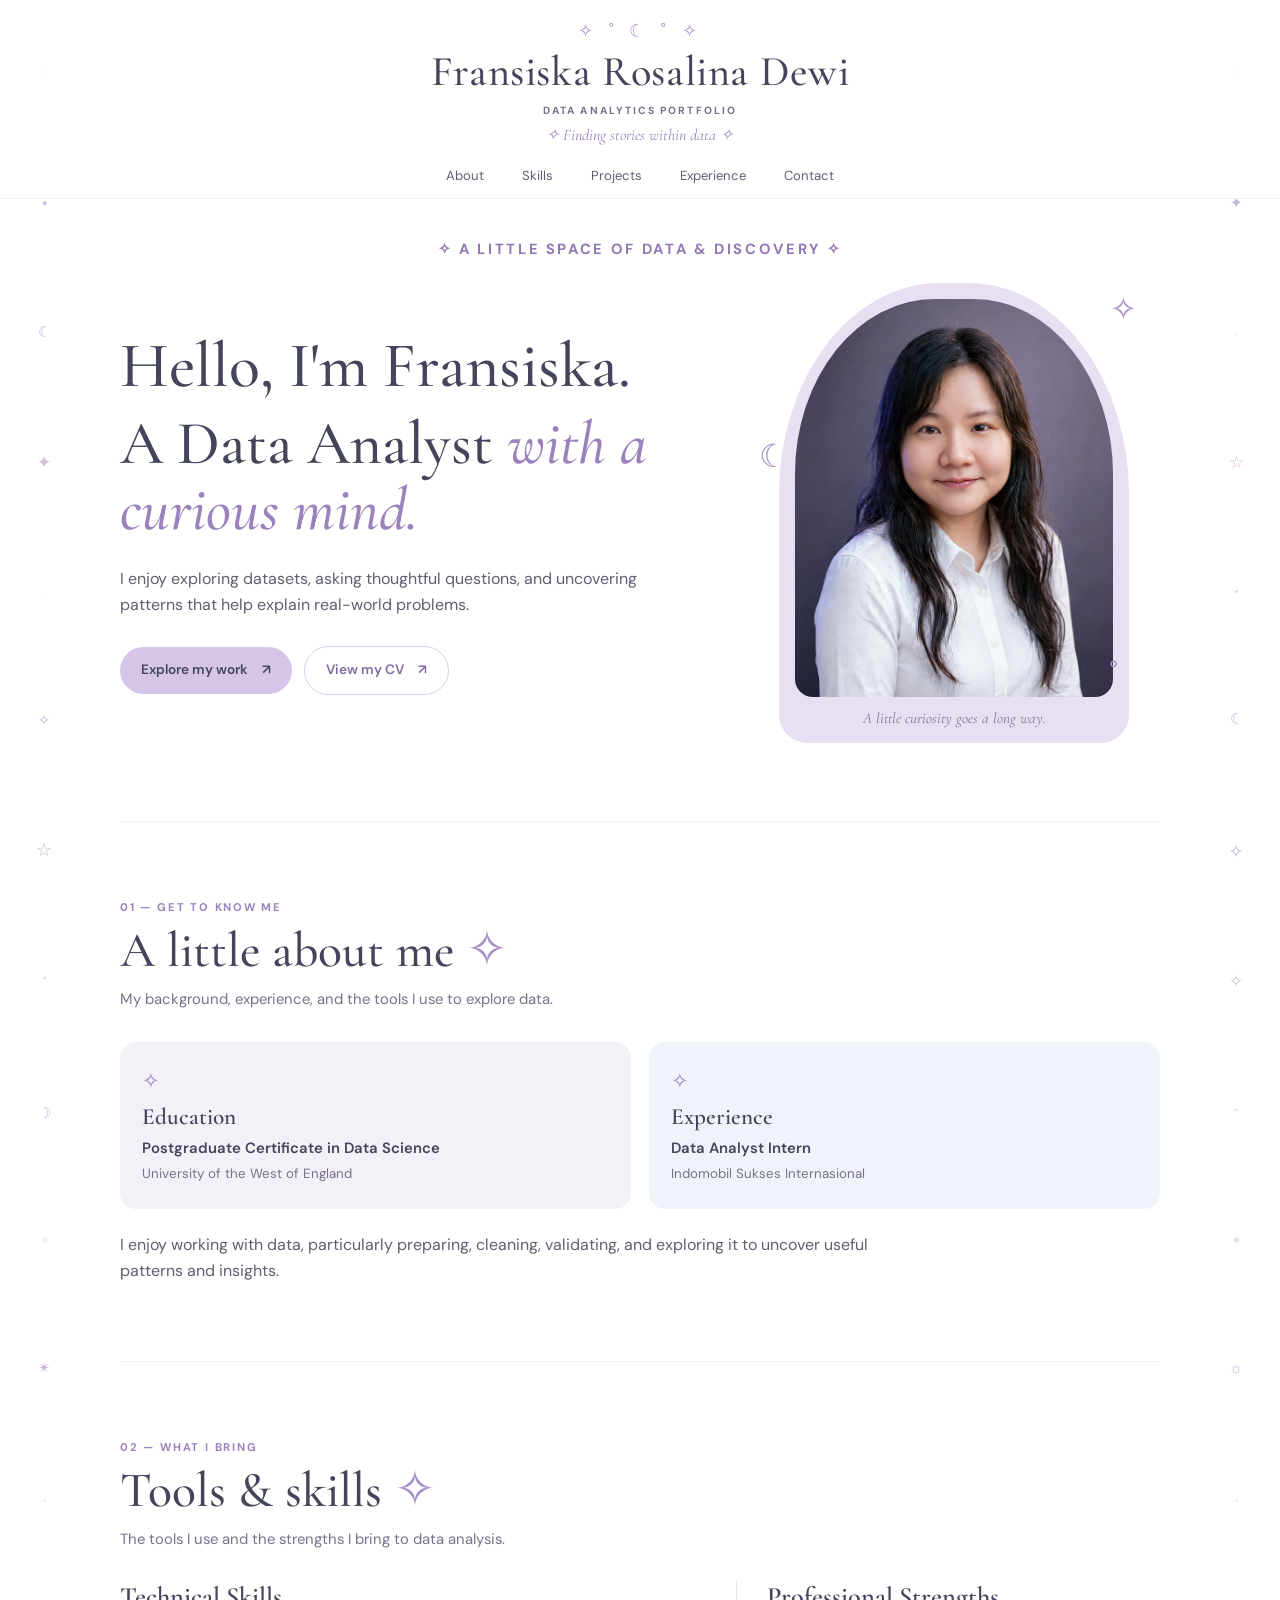
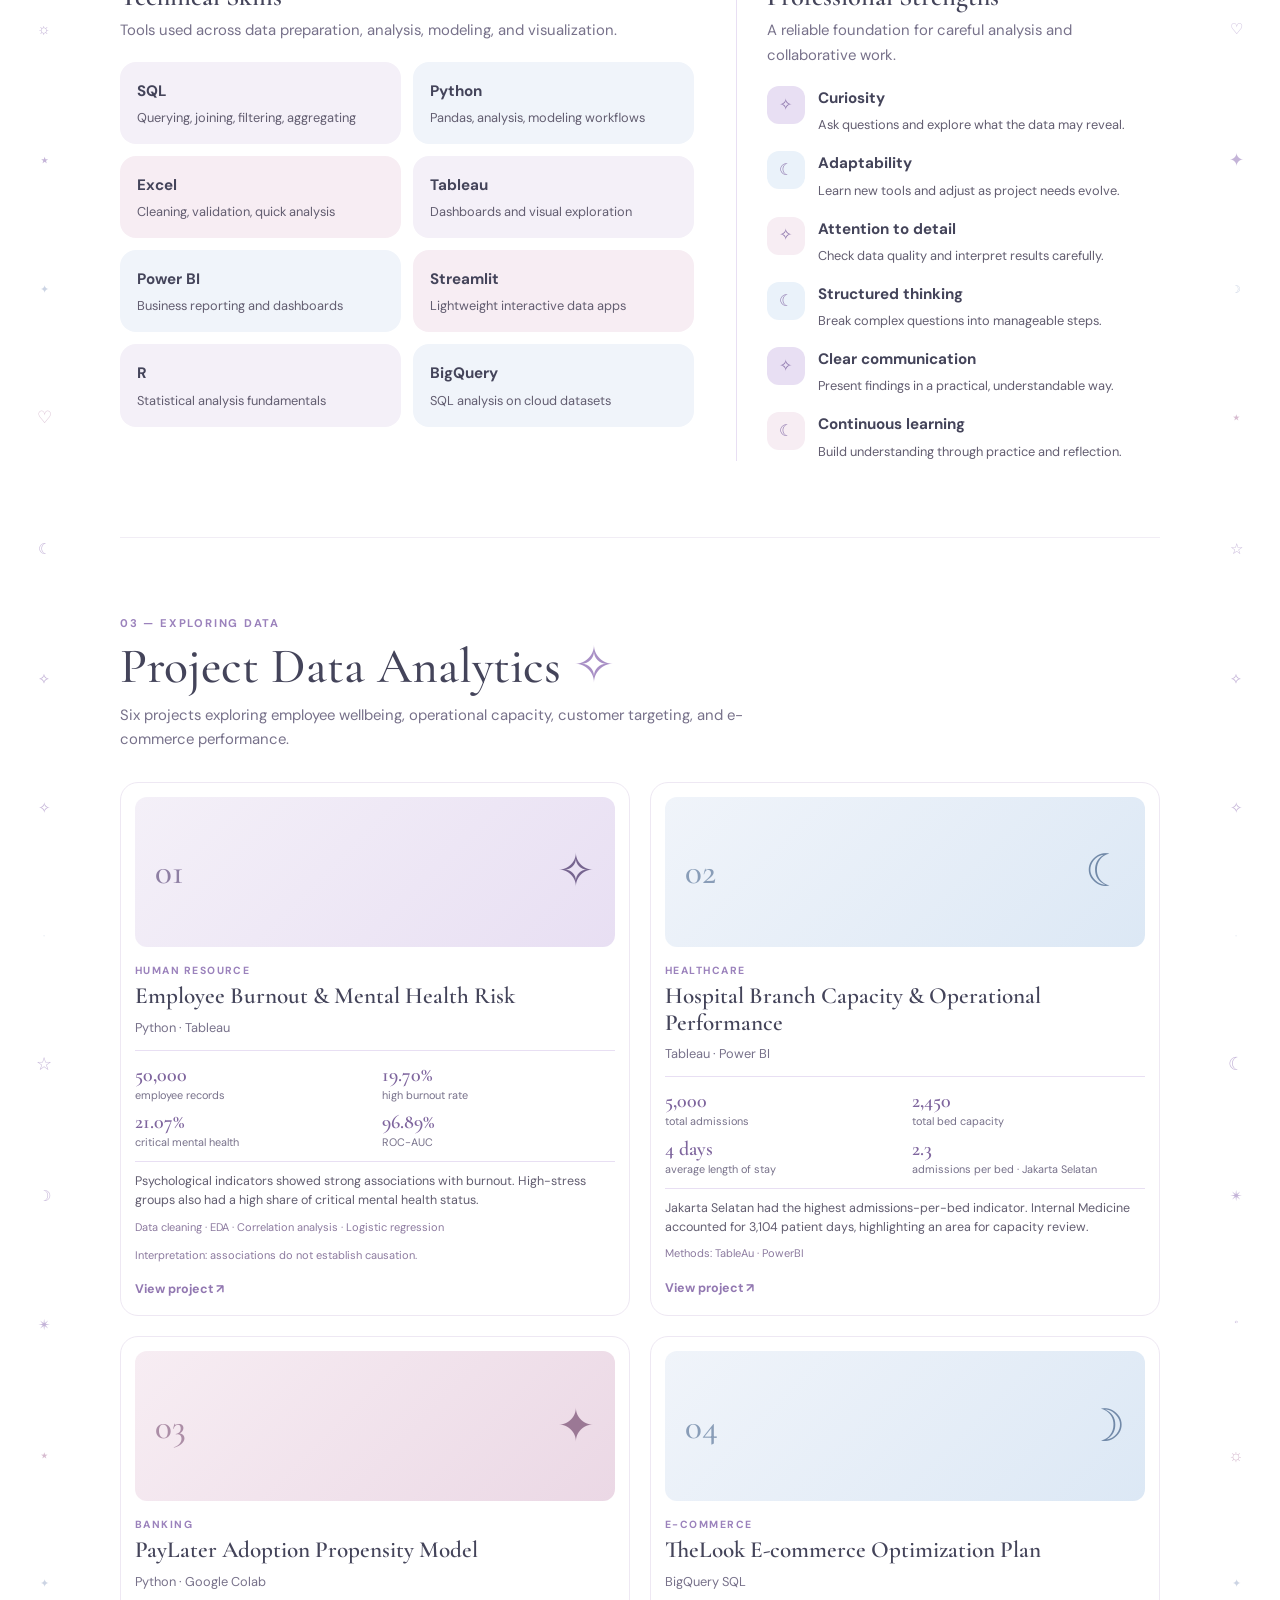
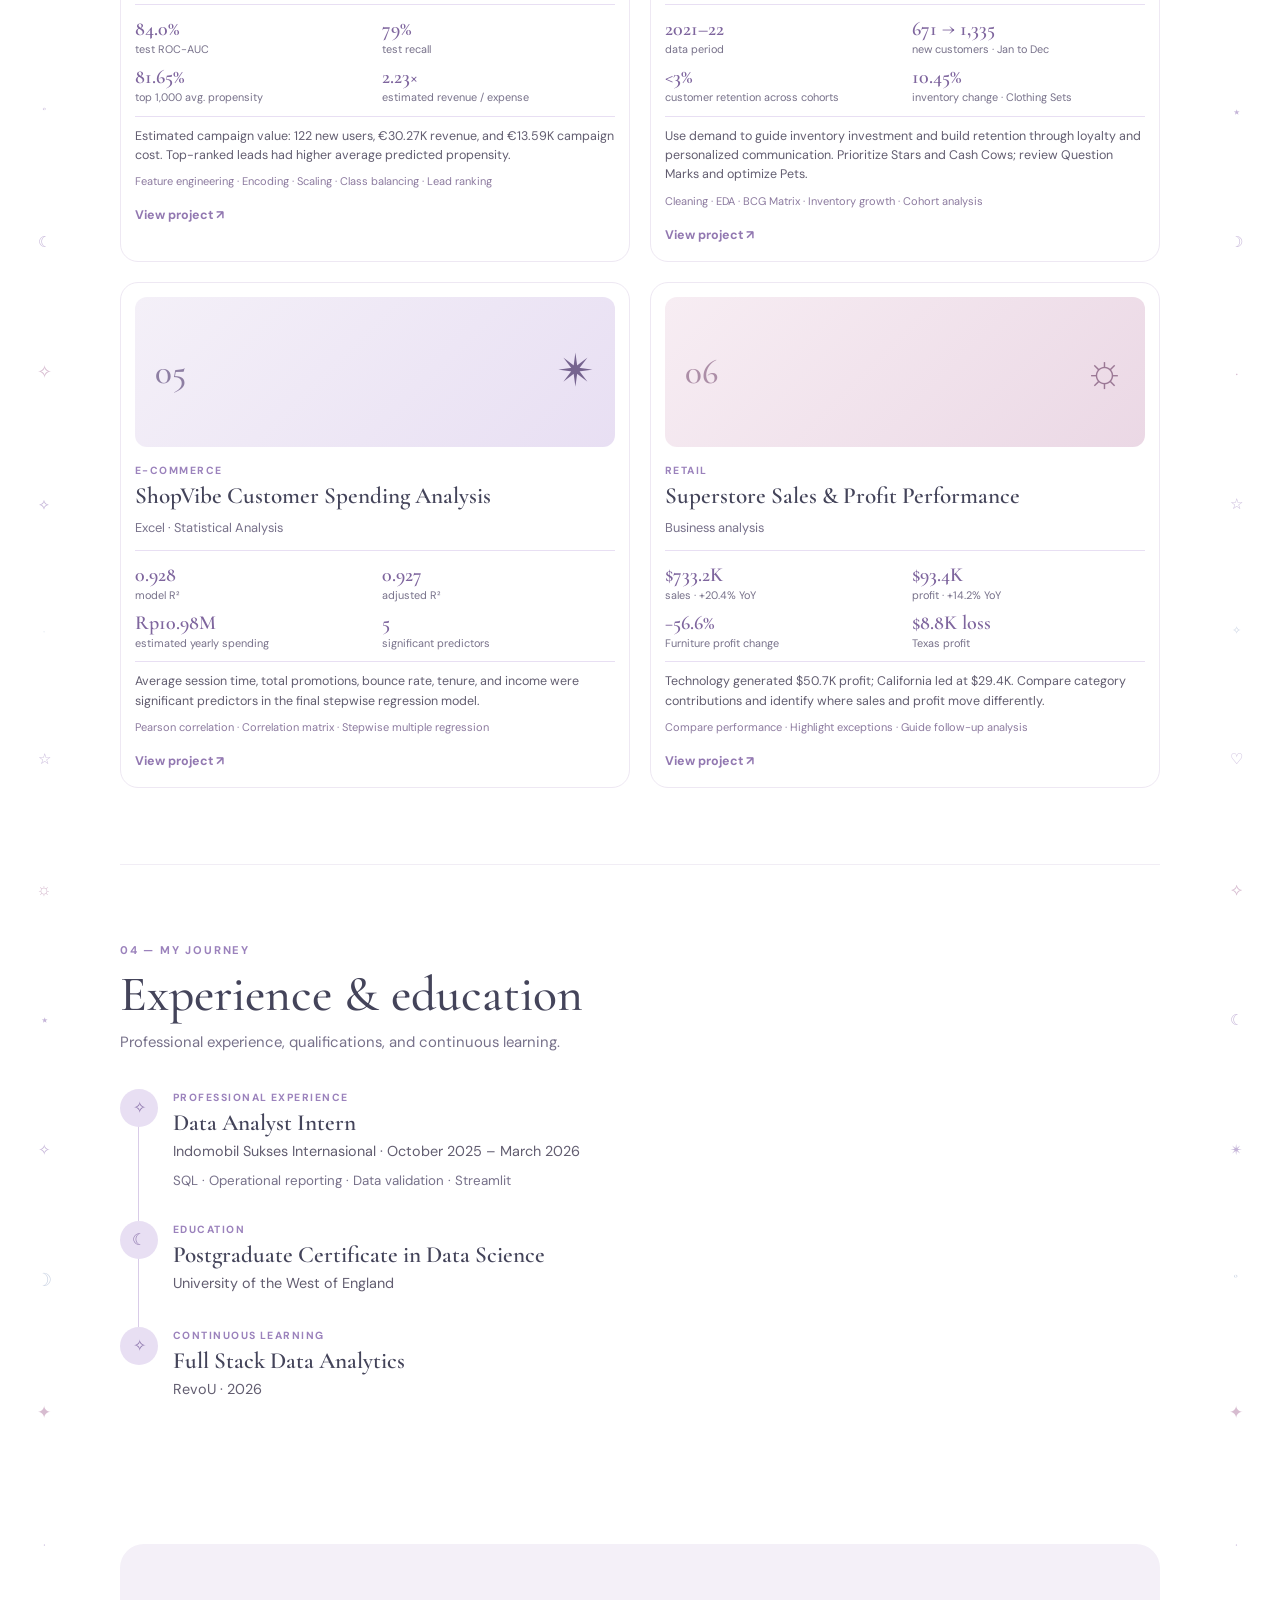
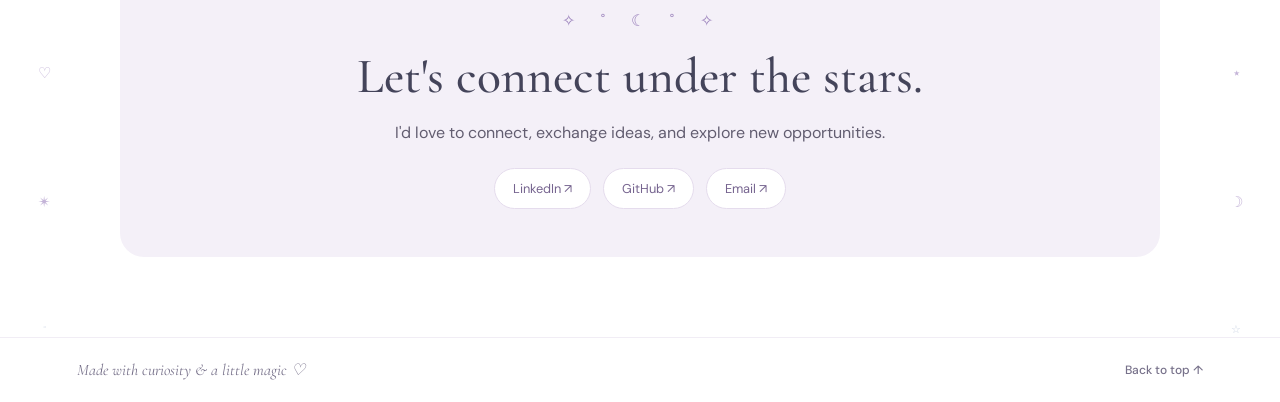
==== index.html @ 9d4a3bf1 "Add files via upload" ====
<!DOCTYPE html>
<html lang="en">
<head>
  <meta charset="UTF-8">
  <meta name="viewport" content="width=device-width, initial-scale=1.0">
  <meta name="description" content="Fransiska Rosalina Dewi — Data Analytics Portfolio. Finding stories within data.">
  <title>Fransiska Rosalina Dewi | Data Analytics Portfolio</title>
  <link rel="preconnect" href="https://fonts.googleapis.com">
  <link rel="preconnect" href="https://fonts.gstatic.com" crossorigin>
  <link href="https://fonts.googleapis.com/css2?family=Cormorant+Garamond:wght@400;500;600;700&family=DM+Sans:wght@400;500;600;700&display=swap" rel="stylesheet">
  <link rel="stylesheet" href="style.css">
</head>
<body>
  <div class="side-trail side-trail-left" aria-hidden="true"><span>✧</span><span>⋆</span><span>☾</span><span>✦</span><span>·</span><span>⟡</span><span>☆</span><span>˚</span><span>☽</span><span>✧</span><span>✴</span><span>·</span><span>☼</span><span>⋆</span><span>✦</span><span>♡</span><span>☾</span><span>⟡</span><span>✧</span><span>·</span><span>☆</span><span>☽</span><span>✴</span><span>⋆</span><span>✦</span><span>˚</span><span>☾</span><span>✧</span><span>⟡</span><span>·</span><span>☆</span><span>☼</span><span>⋆</span><span>✧</span><span>☽</span><span>✦</span><span>·</span><span>♡</span><span>✴</span><span>˚</span></div>
  <div class="side-trail side-trail-right" aria-hidden="true"><span>☽</span><span>✦</span><span>·</span><span>☆</span><span>⋆</span><span>☾</span><span>⟡</span><span>✧</span><span>˚</span><span>✴</span><span>☼</span><span>·</span><span>♡</span><span>✦</span><span>☽</span><span>⋆</span><span>☆</span><span>⟡</span><span>✧</span><span>·</span><span>☾</span><span>✴</span><span>˚</span><span>☼</span><span>✦</span><span>⋆</span><span>☽</span><span>·</span><span>☆</span><span>✧</span><span>♡</span><span>⟡</span><span>☾</span><span>✴</span><span>˚</span><span>✦</span><span>·</span><span>⋆</span><span>☽</span><span>☆</span></div>
  <header class="site-header" id="top">
    <a class="brand" href="#top" aria-label="Fransiska Rosalina Dewi home">
      <span class="brand-symbol">✧ ˚ ☾ ˚ ✧</span>
      <span class="brand-name">Fransiska Rosalina Dewi</span>
      <span class="brand-subtitle">DATA ANALYTICS PORTFOLIO</span>
      <span class="brand-tagline">✧ Finding stories within data ✧</span>
    </a>
    <button class="menu-toggle" aria-label="Toggle navigation" aria-expanded="false">☰</button>
    <nav class="main-nav" aria-label="Main navigation">
      <a href="#about">About</a>
      <a href="#skills">Skills</a>
      <a href="#projects">Projects</a>
      <a href="#journey">Experience</a>
      <a href="#contact">Contact</a>
    </nav>
  </header>

  <main>
    <section class="hero section-wrap">
      <p class="eyebrow hero-eyebrow">✧ A LITTLE SPACE OF DATA &amp; DISCOVERY ✧</p>
      <div class="hero-grid">
        <div class="hero-copy">
          <p class="hello">Hello, I'm Fransiska.</p>
          <h1>A Data Analyst <em>with a curious mind.</em></h1>
          <p class="hero-description">I enjoy exploring datasets, asking thoughtful questions, and uncovering patterns that help explain real-world problems.</p>
          <div class="hero-actions">
            <a class="button button-primary" href="#projects">Explore my work <span>↗</span></a>
            <a class="button button-secondary" href="https://docs.google.com/document/d/1hVwmiNqXvTtx0FnHpKbcZIvX6xAvWp5ye8XOAn9gxLU/edit?usp=sharing" target="_blank" rel="noopener">View my CV <span>↗</span></a>
          </div>
        </div>
        <div class="hero-photo-wrap">
          <div class="photo-frame">
            <img src="assets/images/profile.webp" alt="Replace this placeholder with your profile photo">
          </div>
          <span class="orbit orbit-one">✧</span>
          <span class="orbit orbit-two">☾</span>
          <span class="orbit orbit-three">˚</span>
          <p class="photo-caption">A little curiosity goes a long way.</p>
        </div>
      </div>
    </section>

    <section class="section-wrap section-block" id="about">
      <div class="section-heading">
        <p class="eyebrow">01 — GET TO KNOW ME</p>
        <h2>A little about me <span>✧</span></h2>
        <p>My background, experience, and the tools I use to explore data.</p>
      </div>
      <div class="about-grid">
        <article class="info-card lavender-card">
          <span class="card-icon">✧</span>
          <h3>Education</h3>
          <p>Postgraduate Certificate in Data Science</p>
          <small>University of the West of England</small>
        </article>
        <article class="info-card blue-card">
          <span class="card-icon">✧</span>
          <h3>Experience</h3>
          <p>Data Analyst Intern</p>
          <small>Indomobil Sukses Internasional</small>
        </article>
      </div>
      <p class="about-note">I enjoy working with data, particularly preparing, cleaning, validating, and exploring it to uncover useful patterns and insights.</p>
    </section>

    <section class="section-wrap section-block" id="skills">
      <div class="section-heading">
        <p class="eyebrow">02 — WHAT I BRING</p>
        <h2>Tools &amp; skills <span>✧</span></h2>
        <p>The tools I use and the strengths I bring to data analysis.</p>
      </div>
      <div class="skills-layout">
        <div>
          <h3 class="subheading">Technical Skills</h3>
          <p class="section-intro">Tools used across data preparation, analysis, modeling, and visualization.</p>
          <div class="technical-grid">
            <article class="skill-card lavender-card"><h4>SQL</h4><p>Querying, joining, filtering, aggregating</p></article>
            <article class="skill-card blue-card"><h4>Python</h4><p>Pandas, analysis, modeling workflows</p></article>
            <article class="skill-card pink-card"><h4>Excel</h4><p>Cleaning, validation, quick analysis</p></article>
            <article class="skill-card lavender-card"><h4>Tableau</h4><p>Dashboards and visual exploration</p></article>
            <article class="skill-card blue-card"><h4>Power BI</h4><p>Business reporting and dashboards</p></article>
            <article class="skill-card pink-card"><h4>Streamlit</h4><p>Lightweight interactive data apps</p></article>
            <article class="skill-card lavender-card"><h4>R</h4><p>Statistical analysis fundamentals</p></article>
            <article class="skill-card blue-card"><h4>BigQuery</h4><p>SQL analysis on cloud datasets</p></article>
          </div>
        </div>
        <div class="strengths-panel">
          <h3 class="subheading">Professional Strengths</h3>
          <p class="section-intro">A reliable foundation for careful analysis and collaborative work.</p>
          <div class="strength-list">
            <article><span>✧</span><div><h4>Curiosity</h4><p>Ask questions and explore what the data may reveal.</p></div></article>
            <article><span>☾</span><div><h4>Adaptability</h4><p>Learn new tools and adjust as project needs evolve.</p></div></article>
            <article><span>✧</span><div><h4>Attention to detail</h4><p>Check data quality and interpret results carefully.</p></div></article>
            <article><span>☾</span><div><h4>Structured thinking</h4><p>Break complex questions into manageable steps.</p></div></article>
            <article><span>✧</span><div><h4>Clear communication</h4><p>Present findings in a practical, understandable way.</p></div></article>
            <article><span>☾</span><div><h4>Continuous learning</h4><p>Build understanding through practice and reflection.</p></div></article>
          </div>
        </div>
      </div>
    </section>

    <section class="section-wrap section-block" id="projects">
      <div class="section-heading">
        <p class="eyebrow">03 — EXPLORING DATA</p>
        <h2>Project Data Analytics <span>✧</span></h2>
        <p>Six projects exploring employee wellbeing, operational capacity, customer targeting, and e-commerce performance.</p>
      </div>
      <div class="project-grid">
        <a class="project-card" href="projects/employee-burnout.html" target="_blank" rel="noopener">
          <div class="project-art art-lavender"><span>01</span><b>✧</b></div>
          <p class="project-category">HUMAN RESOURCE</p><h3>Employee Burnout &amp; Mental Health Risk</h3><p class="project-tools">Python · Tableau</p>
          <div class="project-metrics"><div><strong>50,000</strong><small>employee records</small></div><div><strong>19.70%</strong><small>high burnout rate</small></div><div><strong>21.07%</strong><small>critical mental health</small></div><div><strong>96.89%</strong><small>ROC-AUC</small></div></div>
          <p class="project-summary">Psychological indicators showed strong associations with burnout. High-stress groups also had a high share of critical mental health status.</p>
          <p class="project-methods">Data cleaning · EDA · Correlation analysis · Logistic regression</p><p class="project-methods">Interpretation: associations do not establish causation.</p><span class="project-link">View project ↗</span>
        </a>
        <a class="project-card" href="projects/hospital-capacity.html" target="_blank" rel="noopener">
          <div class="project-art art-blue"><span>02</span><b>☾</b></div>
          <p class="project-category">HEALTHCARE</p><h3>Hospital Branch Capacity &amp; Operational Performance</h3><p class="project-tools">Tableau · Power BI</p>
          <div class="project-metrics"><div><strong>5,000</strong><small>total admissions</small></div><div><strong>2,450</strong><small>total bed capacity</small></div><div><strong>4 days</strong><small>average length of stay</small></div><div><strong>2.3</strong><small>admissions per bed · Jakarta Selatan</small></div></div>
          <p class="project-summary">Jakarta Selatan had the highest admissions-per-bed indicator. Internal Medicine accounted for 3,104 patient days, highlighting an area for capacity review.</p>
          <p class="project-methods">Methods: TableAu · PowerBI</p><span class="project-link">View project ↗</span>
        </a>
        <a class="project-card" href="projects/paylater-propensity.html" target="_blank" rel="noopener">
          <div class="project-art art-pink"><span>03</span><b>✦</b></div>
          <p class="project-category">BANKING</p><h3>PayLater Adoption Propensity Model</h3><p class="project-tools">Python · Google Colab</p>
          <div class="project-metrics"><div><strong>84.0%</strong><small>test ROC-AUC</small></div><div><strong>79%</strong><small>test recall</small></div><div><strong>81.65%</strong><small>top 1,000 avg. propensity</small></div><div><strong>2.23×</strong><small>estimated revenue / expense</small></div></div>
          <p class="project-summary">Estimated campaign value: 122 new users, €30.27K revenue, and €13.59K campaign cost. Top-ranked leads had higher average predicted propensity.</p>
          <p class="project-methods">Feature engineering · Encoding · Scaling · Class balancing · Lead ranking</p><span class="project-link">View project ↗</span>
        </a>
        <a class="project-card" href="projects/thelook-optimization.html" target="_blank" rel="noopener">
          <div class="project-art art-blue"><span>04</span><b>☽</b></div>
          <p class="project-category">E-COMMERCE</p><h3>TheLook E-commerce Optimization Plan</h3><p class="project-tools">BigQuery SQL</p>
          <div class="project-metrics"><div><strong>2021–22</strong><small>data period</small></div><div><strong>671 → 1,335</strong><small>new customers · Jan to Dec</small></div><div><strong>&lt;3%</strong><small>customer retention across cohorts</small></div><div><strong>10.45%</strong><small>inventory change · Clothing Sets</small></div></div>
          <p class="project-summary">Use demand to guide inventory investment and build retention through loyalty and personalized communication. Prioritize Stars and Cash Cows; review Question Marks and optimize Pets.</p>
          <p class="project-methods">Cleaning · EDA · BCG Matrix · Inventory growth · Cohort analysis</p><span class="project-link">View project ↗</span>
        </a>
        <a class="project-card shopvibe-card" href="projects/shopvibe-spending.html" target="_blank" rel="noopener">
          <div class="project-art art-lavender"><span>05</span><b>✴</b></div>
          <p class="project-category">E-COMMERCE</p><h3>ShopVibe Customer Spending Analysis</h3><p class="project-tools">Excel · Statistical Analysis</p>
          <div class="project-metrics"><div><strong>0.928</strong><small>model R²</small></div><div><strong>0.927</strong><small>adjusted R²</small></div><div><strong>Rp10.98M</strong><small>estimated yearly spending</small></div><div><strong>5</strong><small>significant predictors</small></div></div>
          <p class="project-summary">Average session time, total promotions, bounce rate, tenure, and income were significant predictors in the final stepwise regression model.</p>
          <p class="project-methods">Pearson correlation · Correlation matrix · Stepwise multiple regression</p><span class="project-link">View project ↗</span>
        </a>
        <a class="project-card" href="projects/superstore-performance.html" target="_blank" rel="noopener">
          <div class="project-art art-pink"><span>06</span><b>☼</b></div>
          <p class="project-category">RETAIL</p><h3>Superstore Sales &amp; Profit Performance</h3><p class="project-tools">Business analysis</p>
          <div class="project-metrics"><div><strong>$733.2K</strong><small>sales · +20.4% YoY</small></div><div><strong>$93.4K</strong><small>profit · +14.2% YoY</small></div><div><strong>−56.6%</strong><small>Furniture profit change</small></div><div><strong>$8.8K loss</strong><small>Texas profit</small></div></div>
          <p class="project-summary">Technology generated $50.7K profit; California led at $29.4K. Compare category contributions and identify where sales and profit move differently.</p>
          <p class="project-methods">Compare performance · Highlight exceptions · Guide follow-up analysis</p><span class="project-link">View project ↗</span>
        </a>
      </div>
    </section>

    <section class="section-wrap section-block" id="journey">
      <div class="section-heading">
        <p class="eyebrow">04 — MY JOURNEY</p>
        <h2>Experience &amp; education</h2>
        <p>Professional experience, qualifications, and continuous learning.</p>
      </div>
      <div class="timeline">
        <article class="timeline-item"><span class="timeline-star">✧</span><div><p class="timeline-label">PROFESSIONAL EXPERIENCE</p><h3>Data Analyst Intern</h3><p>Indomobil Sukses Internasional · October 2025 – March 2026</p><small>SQL · Operational reporting · Data validation · Streamlit</small></div></article>
        <article class="timeline-item"><span class="timeline-star">☾</span><div><p class="timeline-label">EDUCATION</p><h3>Postgraduate Certificate in Data Science</h3><p>University of the West of England</p></div></article>
        <article class="timeline-item"><span class="timeline-star">✧</span><div><p class="timeline-label">CONTINUOUS LEARNING</p><h3>Full Stack Data Analytics</h3><p>RevoU · 2026</p></div></article>
      </div>
    </section>

    <section class="contact-section section-wrap" id="contact">
      <div class="contact-card">
        <p class="contact-stars">✧　˚　☾　˚　✧</p>
        <h2>Let's connect under the stars.</h2>
        <p>I'd love to connect, exchange ideas, and explore new opportunities.</p>
        <div class="contact-links">
          <a href="https://www.linkedin.com/in/fransiskadewi97/" target="_blank" rel="noopener" aria-label="Visit Fransiska's LinkedIn profile">LinkedIn ↗</a>
          <a href="https://github.com/franrosd" target="_blank" rel="noopener" aria-label="Visit Fransiska's GitHub profile">GitHub ↗</a>
          <a href="mailto:fransiskarosalinadewi@gmail.com" aria-label="Email Fransiska">Email ↗</a>
        </div>
      </div>
    </section>
  </main>

  <footer><p>Made with curiosity &amp; a little magic ♡</p><a href="#top">Back to top ↑</a></footer>
  <script src="script.js"></script>
</body>
</html>
---- style.css ----
@import url('https://fonts.googleapis.com/css2?family=Cormorant+Garamond:wght@400;500;600;700&family=DM+Sans:wght@400;500;600;700&display=swap');

:root {
  --white: #fff;
  --ice: #EAF2FA;
  --lavender: #E8DFF3;
  --lilac: #D5C6E9;
  --pink: #EBD8E5;
  --rose-mist: #F7EDF3;
  --plum: #44445A;
  --muted: #77718A;
  --line: #E8DFF3;
  --serif: "Cormorant Garamond", Georgia, serif;
  --sans: "DM Sans", Arial, sans-serif;
}

* { box-sizing: border-box; }
html { scroll-behavior: smooth; scroll-padding-top: 110px; }
body { margin: 0; background: var(--white); color: var(--plum); font-family: var(--sans); line-height: 1.65; }
a { color: inherit; text-decoration: none; }
.site-header { padding: 20px 6vw 12px; display: flex; flex-direction: column; align-items: center; gap: 20px; border-bottom: 1px solid #f0ebf5; background: rgba(255,255,255,.96); }
.brand { display: flex; flex-direction: column; align-items: center; line-height: 1.25; }
.brand-symbol { color: #A88FC5; font-size: 1.15rem; letter-spacing: .35rem; margin-bottom: 7px; }
.brand-name { font: 500 clamp(1.8rem, 4vw, 2.65rem)/1.05 var(--serif); letter-spacing: .015em; }
.brand-subtitle { margin-top: 9px; color: var(--muted); font-size: .65rem; letter-spacing: .2em; font-weight: 700; }
.brand-tagline { color: #9B82BC; font: italic 1rem var(--serif); margin-top: 8px; }
.main-nav { display: flex; flex-wrap: wrap; justify-content: center; gap: clamp(16px, 3vw, 38px); }
.main-nav a { font-size: .82rem; color: #625D70; transition: color .2s; }
.main-nav a:hover, footer a:hover { color: #9B82BC; }
.menu-toggle { display: none; border: 0; background: var(--lavender); color: var(--plum); border-radius: 10px; padding: 8px 12px; font-size: 1.1rem; }
.section-wrap { width: min(1100px, 88%); margin-inline: auto; }
.hero { padding: 38px 0 78px; }
.eyebrow { color: #9B82BC; font-size: .7rem; font-weight: 700; letter-spacing: .16em; }
.hero > .eyebrow { text-align: center; margin: 0 0 22px; font-size: .92rem; letter-spacing: .18em; }
.hero-grid { display: grid; grid-template-columns: 1.15fr .85fr; align-items: center; gap: 7%; }
.hello { font: 500 clamp(2.4rem, 5vw, 4.3rem)/1.05 var(--serif); margin: 0 0 12px; }
.hero h1 { font: 500 clamp(2.3rem, 4.8vw, 4rem)/1.08 var(--serif); margin: 0; }
.hero h1 em { color: #9B82BC; font-weight: 500; }
.hero-description { max-width: 530px; color: #625D70; margin: 22px 0 28px; }
.button { display: inline-flex; align-items: center; gap: 14px; border-radius: 99px; padding: 12px 21px; font-size: .85rem; font-weight: 600; transition: transform .2s, box-shadow .2s; }
.button:hover { transform: translateY(-3px); box-shadow: 0 8px 22px #d5c6e955; }
.button-primary { background: var(--lilac); color: var(--plum); }
.button-secondary { background: #fff; color: #80699E; border: 1px solid #d9cce8; }
.hero-actions { display: flex; flex-wrap: wrap; align-items: center; gap: 12px; }
@media (max-width: 760px) { .hero-actions { justify-content: center; } }
.hero-photo-wrap { position: relative; width: min(100%, 350px); justify-self: center; padding: 16px; background: var(--lavender); border-radius: 46% 46% 28px 28px; }
.photo-frame { overflow: hidden; aspect-ratio: 4 / 5; border-radius: 44% 44% 18px 18px; background: var(--ice); }
.photo-frame img { display: block; width: 100%; height: 100%; object-fit: cover; }
.photo-caption { text-align: center; color: #81758F; font: italic .95rem var(--serif); margin: 12px 0 0; }
.orbit { position: absolute; color: #A88FC5; }
.orbit-one { top: 0; right: -8px; font-size: 2rem; }
.orbit-two { left: -20px; top: 32%; font-size: 2rem; }
.orbit-three { right: 12px; bottom: 42px; font-size: 2rem; }
.section-block { padding: 76px 0; border-top: 1px solid #f1edf5; }
.section-heading { max-width: 690px; margin-bottom: 30px; }
.section-heading .eyebrow { margin: 0 0 8px; }
.section-heading h2, .contact-card h2 { font: 500 clamp(2.1rem, 4vw, 3.1rem)/1.08 var(--serif); margin: 0 0 9px; }
.section-heading h2 span { color: #A88FC5; }
.section-heading > p:last-child, .section-intro { color: var(--muted); margin: 0; font-size: .93rem; }
.about-grid { display: grid; grid-template-columns: repeat(2, 1fr); gap: 18px; }
.info-card, .skill-card { border-radius: 16px; padding: 22px; }
.lavender-card { background: #F4F0F8; }
.blue-card { background: #F0F4FA; }
.pink-card { background: #F7EDF3; }
.card-icon { color: #9B82BC; font-size: 1.3rem; }
.info-card h3 { font: 600 1.45rem var(--serif); margin: 5px 0; }
.info-card p { margin: 0; font-weight: 600; font-size: .93rem; }
.info-card small { color: var(--muted); }
.about-note { color: #625D70; max-width: 780px; margin: 23px 0 0; }
.skills-layout { display: grid; grid-template-columns: 1.15fr .85fr; gap: 42px; }
.subheading { font: 600 1.65rem var(--serif); margin: 0 0 5px; }
.section-intro { margin-bottom: 19px; }
.technical-grid { display: grid; grid-template-columns: repeat(2, 1fr); gap: 12px; }
.skill-card { padding: 17px; }
.skill-card h4, .strength-list h4 { margin: 0 0 4px; font-size: .95rem; }
.skill-card p, .strength-list p { margin: 0; color: #625D70; font-size: .8rem; line-height: 1.5; }
.strengths-panel { padding-left: 30px; border-left: 1px solid var(--line); }
.strength-list { display: grid; gap: 17px; }
.strength-list article { display: flex; gap: 13px; align-items: flex-start; }
.strength-list article > span { flex: 0 0 38px; width: 38px; height: 38px; display: grid; place-items: center; border-radius: 12px; background: var(--lavender); color: #8F78AE; }
.strength-list article:nth-child(even) > span { background: var(--ice); }
.strength-list article:nth-child(3n) > span { background: var(--rose-mist); }
.project-grid { display: grid; grid-template-columns: repeat(2, 1fr); gap: 20px; }
.project-card { display: block; padding: 14px; border: 1px solid #eee8f3; border-radius: 18px; transition: transform .2s, box-shadow .2s, border-color .2s; }
.project-card:hover { transform: translateY(-4px); box-shadow: 0 12px 30px #55466b12; border-color: #d8cbe7; }
.project-art { height: 150px; border-radius: 12px; display: flex; align-items: center; justify-content: space-between; padding: 20px; color: #76648f; }
.project-art span { font: 500 2.2rem var(--serif); opacity: .8; }
.project-art b { font: 2.8rem var(--serif); }
.art-lavender { background: linear-gradient(135deg, #F4F0F8, #E8DFF3); }
.art-blue { background: linear-gradient(135deg, #F0F4FA, #DCE8F5); color: #7189A8; }
.art-pink { background: linear-gradient(135deg, #F7EDF3, #EBD8E5); color: #9B7895; }
.project-category, .timeline-label { color: #9B82BC; font-size: .65rem; font-weight: 700; letter-spacing: .14em; margin: 15px 0 4px; }
.project-card h3 { font: 600 1.45rem/1.15 var(--serif); margin: 0 0 7px; }
.project-tools { color: var(--muted); font-size: .8rem; margin: 0 0 10px; }
.project-link { color: #9278B1; font-size: .78rem; font-weight: 700; }
.metric-strip { display: flex; gap: 24px; padding: 12px 0 8px; border-top: 1px solid #e8dff3; border-bottom: 1px solid #e8dff3; margin: 12px 0; }
.metric-strip div { display: flex; flex-direction: column; }
.metric-strip strong { font: 600 1.45rem var(--serif); color: #7f669e; }
.metric-strip small { font-size: .68rem; color: var(--muted); }
.shopvibe-insight { font-size: .78rem; color: #625D70; }
.project-metrics { display:grid; grid-template-columns:repeat(2,minmax(0,1fr)); gap:9px 14px; padding:13px 0 11px; margin:12px 0 10px; border-top:1px solid #e8dff3; border-bottom:1px solid #e8dff3; }
.project-metrics div { min-width:0; display:flex; flex-direction:column; gap:2px; }
.project-metrics strong { color:#7f669e; font:600 1.25rem/1.1 var(--serif); overflow-wrap:anywhere; }
.project-metrics small { color:var(--muted); font-size:.68rem; line-height:1.35; }
.project-summary { color:#625D70; font-size:.78rem; line-height:1.55; margin:10px 0 8px; }
.project-methods { color:#8c7a9f; font-size:.69rem; line-height:1.45; margin:0 0 12px; }
.timeline { max-width: 760px; margin-top: 34px; }
.timeline-item { display: grid; grid-template-columns: 38px 1fr; gap: 15px; padding-bottom: 28px; position: relative; }
.timeline-item:not(:last-child)::before { content: ""; position: absolute; top: 35px; bottom: 0; left: 18px; border-left: 1px solid #d9cce8; }
.timeline-star { width: 38px; height: 38px; border-radius: 50%; background: var(--lavender); display: grid; place-items: center; color: #8f78ae; z-index: 1; }
.timeline-label { margin: 0 0 3px; }
.timeline-item h3 { font: 600 1.45rem var(--serif); margin: 0; }
.timeline-item p:not(.timeline-label) { margin: 3px 0; color: #625D70; font-size: .9rem; }
.timeline-item small { color: var(--muted); }
.contact-section { padding: 35px 0 80px; }
.contact-card { text-align: center; background: #F4F0F8; border-radius: 24px; padding: 48px 24px; }
.contact-stars { color: #9B82BC; letter-spacing: .3em; }
.contact-card h2 { color: var(--plum); }
.contact-card > p:not(.contact-stars) { color: #625D70; }
.contact-links { display: flex; flex-wrap: wrap; justify-content: center; gap: 12px; margin-top: 22px; }
.contact-links a { background: white; border: 1px solid #e5dced; border-radius: 99px; padding: 9px 18px; font-size: .8rem; color: #76648f; }
footer { display: flex; justify-content: space-between; align-items: center; padding: 22px 6vw; color: var(--muted); font: italic 1rem var(--serif); border-top: 1px solid #f1edf5; }
footer p { margin: 0; }
footer a { font: 500 .75rem var(--sans); }

@media (max-width: 760px) {
  .site-header { display: grid; grid-template-columns: 1fr auto; padding: 18px 6%; }
  .brand { align-items: flex-start; }
  .brand-symbol { font-size: .9rem; margin-bottom: 4px; }
  .brand-name { font-size: 1.7rem; }
  .brand-subtitle { font-size: .55rem; }
  .brand-tagline { font-size: .85rem; }
  .menu-toggle { display: block; }
  .main-nav { display: none; grid-column: 1 / -1; flex-direction: column; align-items: flex-start; gap: 12px; padding: 12px 0 4px; }
  .main-nav.open { display: flex; }
  .hero { padding: 52px 0 62px; }
  .hero-grid, .skills-layout { grid-template-columns: 1fr; }
  .hero-copy { text-align: center; }
  .hero-description { margin-inline: auto; }
  .hero-photo-wrap { margin-top: 30px; width: min(78%, 320px); }
  .about-grid { grid-template-columns: 1fr; }
  .strengths-panel { padding: 30px 0 0; border-left: 0; border-top: 1px solid var(--line); }
  .project-grid { grid-template-columns: 1fr; }
  .technical-grid { grid-template-columns: repeat(2, 1fr); }
}
@media (max-width: 420px) {
  .section-wrap { width: 90%; }
  .technical-grid { grid-template-columns: 1fr; }
  .brand-name { font-size: 1.45rem; }
  .metric-strip { gap: 16px; }
  footer { gap: 12px; flex-direction: column; }
}


/* Dense celestial patterns that travel with the document as the page scrolls */
body { position: relative; overflow-x: clip; }
.side-trail {
  position: absolute;
  top: 10px;
  bottom: 10px;
  width: 48px;
  display: flex;
  flex-direction: column;
  align-items: center;
  justify-content: space-around;
  gap: 2px;
  color: #A991C6;
  opacity: .68;
  pointer-events: none;
  z-index: 0;
  font-family: var(--serif);
  font-size: .92rem;
  line-height: 1;
}
.side-trail span:nth-child(4n) { color: #C59DBB; font-size: 1.05rem; }
.side-trail span:nth-child(5n) { color: #B4C1D8; font-size: .68rem; }
.side-trail span:nth-child(7n) { font-size: 1.12rem; }
.side-trail-left { left: max(8px, calc((100vw - 1240px) / 2)); }
.side-trail-right { right: max(8px, calc((100vw - 1240px) / 2)); }
main, .site-header, footer { position: relative; z-index: 1; }
.hero-eyebrow { color: #9478B4; }
@media (min-width: 1250px) { .section-wrap { width: min(1040px, 82%); } }
@media (max-width: 1050px) {
  .side-trail { opacity: .42; width: 22px; font-size: .78rem; }
  .side-trail-left { left: 2px; }
  .side-trail-right { right: 2px; }
}
@media (max-width: 760px) {
  .hero { padding-top: 28px; }
  .hero > .eyebrow { font-size: .76rem; margin-bottom: 18px; letter-spacing: .12em; }
  .side-trail { display: none; }
}

/* Individual project case-study pages */
.case-page { background: #fff; }
.case-header { width: min(1100px, 88%); margin: 0 auto; padding: 24px 0; display:flex; justify-content:space-between; align-items:center; gap:20px; border-bottom:1px solid #f0ebf5; }
.case-brand { display:flex; flex-direction:column; line-height:1.2; }
.case-brand span { color:#A88FC5; letter-spacing:.2em; font-size:.9rem; }
.case-brand strong { font:500 1.8rem var(--serif); }
.case-brand small { color:var(--muted); font-size:.58rem; letter-spacing:.16em; margin-top:5px; }
.back-link, .case-bottom a { color:#9278B1; font-size:.82rem; font-weight:600; }
.case-main { width:min(850px, 82%); margin:0 auto; padding:64px 0 80px; }
.case-main > .eyebrow { margin:0 0 12px; }
.case-main h1 { font:500 clamp(2.6rem, 6vw, 4.2rem)/1.02 var(--serif); margin:0; max-width:780px; }
.case-subtitle { color:#625D70; font-size:1.05rem; max-width:720px; margin:18px 0 32px; }
.case-metrics { display:grid; grid-template-columns:repeat(4,1fr); gap:12px; margin:30px 0 48px; }
.case-metric { background:#F4F0F8; border-radius:15px; padding:19px 15px; min-height:105px; display:flex; flex-direction:column; justify-content:center; }
.case-metric:nth-child(2n) { background:#F0F4FA; }
.case-metric strong { font:600 clamp(1.45rem,3vw,2rem) var(--serif); color:#80699E; }
.case-metric span { color:#77718A; font-size:.75rem; line-height:1.4; margin-top:4px; }
.case-section { padding:25px 0; border-top:1px solid #eee8f3; }
.case-section h2 { font:600 1.8rem var(--serif); margin:0 0 8px; }
.case-section p { color:#625D70; max-width:760px; margin:0; }
.case-source { margin-top:32px; padding:27px; background:#F7F4FA; border-radius:18px; }
.case-source .eyebrow { margin:0 0 7px; }
.case-source p:not(.eyebrow) { color:#625D70; margin:0 0 17px; font-size:.9rem; }
.source-links { list-style:none; display:grid; grid-template-columns:repeat(2,minmax(0,1fr)); gap:10px 14px; padding:0; margin:0; }
.source-links a { display:flex; justify-content:space-between; align-items:center; gap:12px; padding:11px 14px; border:1px solid #e7deef; border-radius:12px; background:#fff; color:#76648f; font-size:.82rem; font-weight:600; transition:background .2s, border-color .2s, transform .2s; }
.source-links a:hover { background:#fbf9fd; border-color:#cdbde0; transform:translateY(-2px); }
.source-links a span { color:#A88FC5; }
.case-bottom { display:flex; justify-content:space-between; gap:20px; padding-top:28px; margin-top:30px; border-top:1px solid #eee8f3; }
.case-edge { position:absolute; top:145px; bottom:90px; width:42px; color:#A991C6; opacity:.58; display:flex; flex-direction:column; align-items:center; justify-content:space-around; gap:2px; pointer-events:none; font:.9rem/1 var(--serif); }
.case-edge span:nth-child(4n) { color:#C59DBB; font-size:1.05rem; }
.case-edge span:nth-child(5n) { color:#B4C1D8; font-size:.68rem; }
.case-edge span:nth-child(7n) { font-size:1.12rem; }
.case-edge-left { left: max(8px, calc((100vw - 1160px)/2)); }
.case-edge-right { right: max(8px, calc((100vw - 1160px)/2)); }
@media(max-width:760px) {
  .case-header { align-items:flex-start; flex-direction:column; }
  .case-main { width:88%; padding-top:42px; }
  .source-links { grid-template-columns:1fr; }
  .case-metrics { grid-template-columns:repeat(2,1fr); }
  .case-edge { display:none; }
  .case-bottom { flex-direction:column; }
}
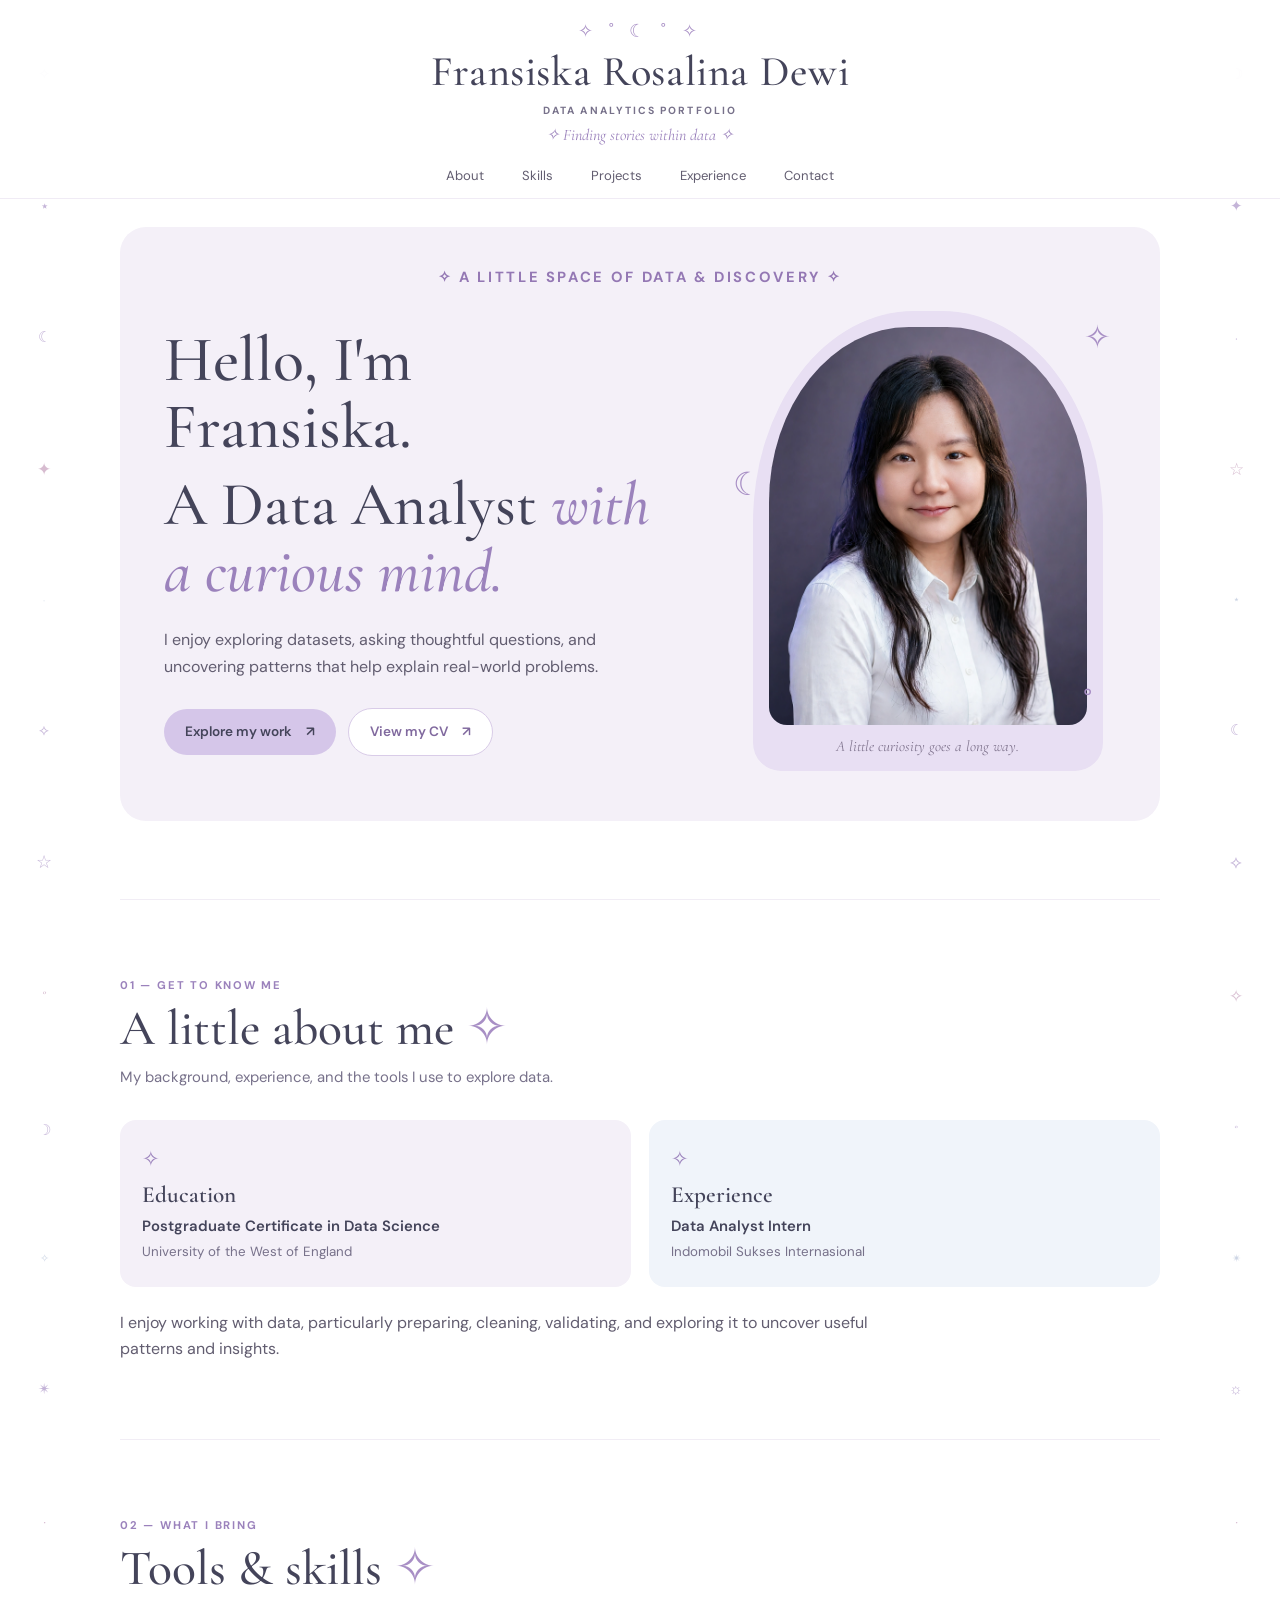
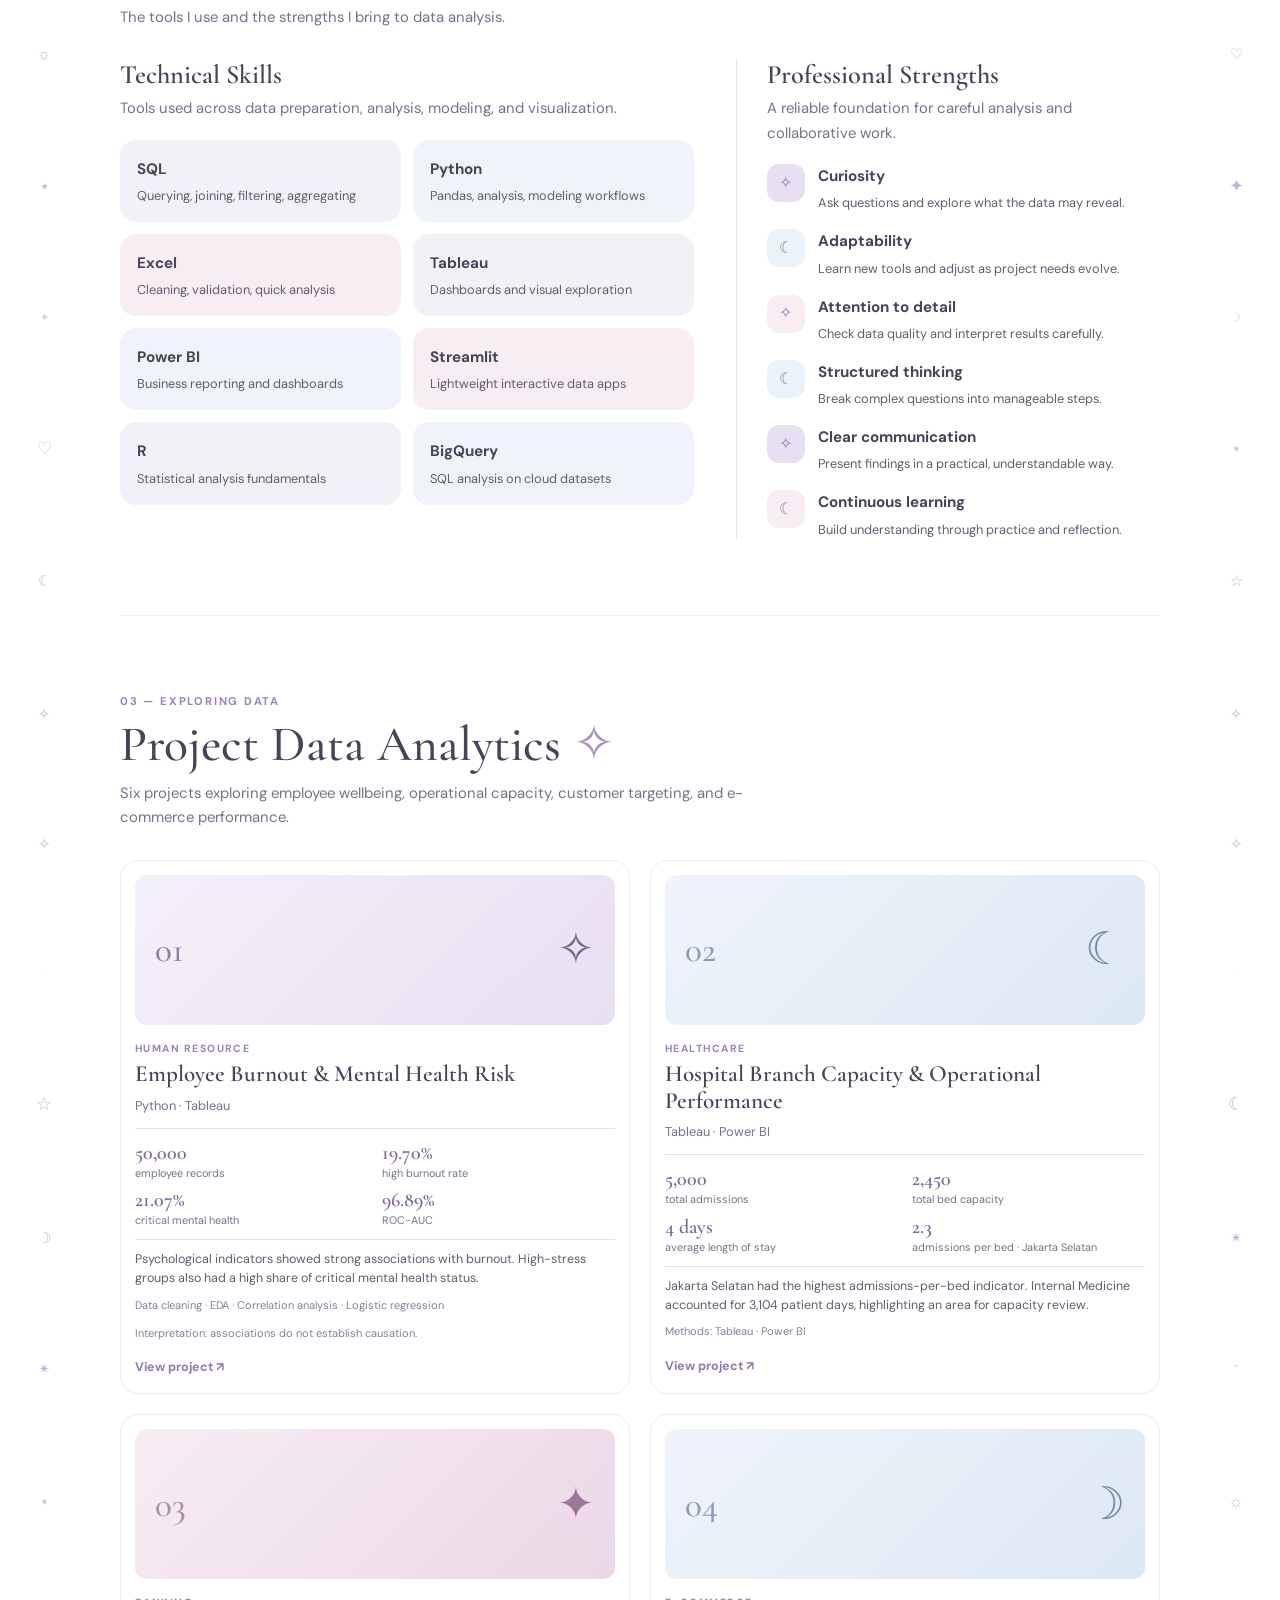
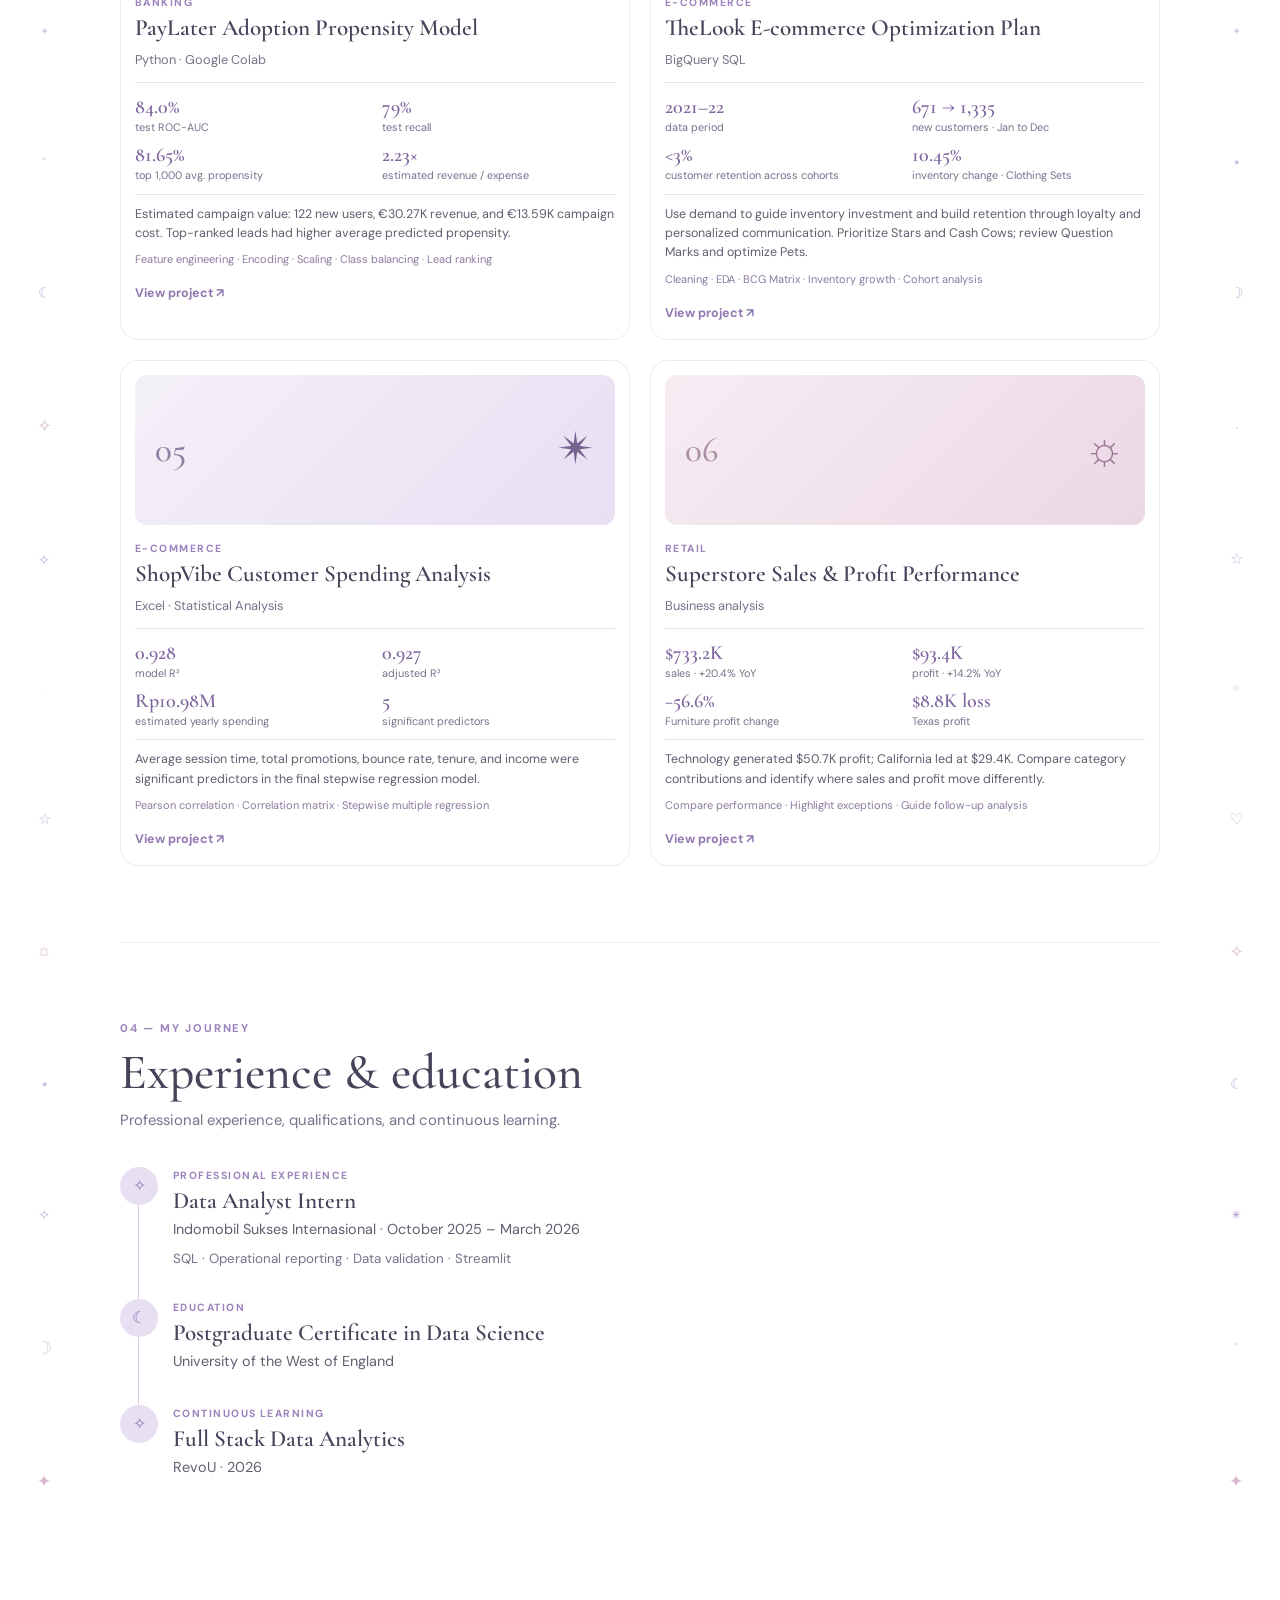
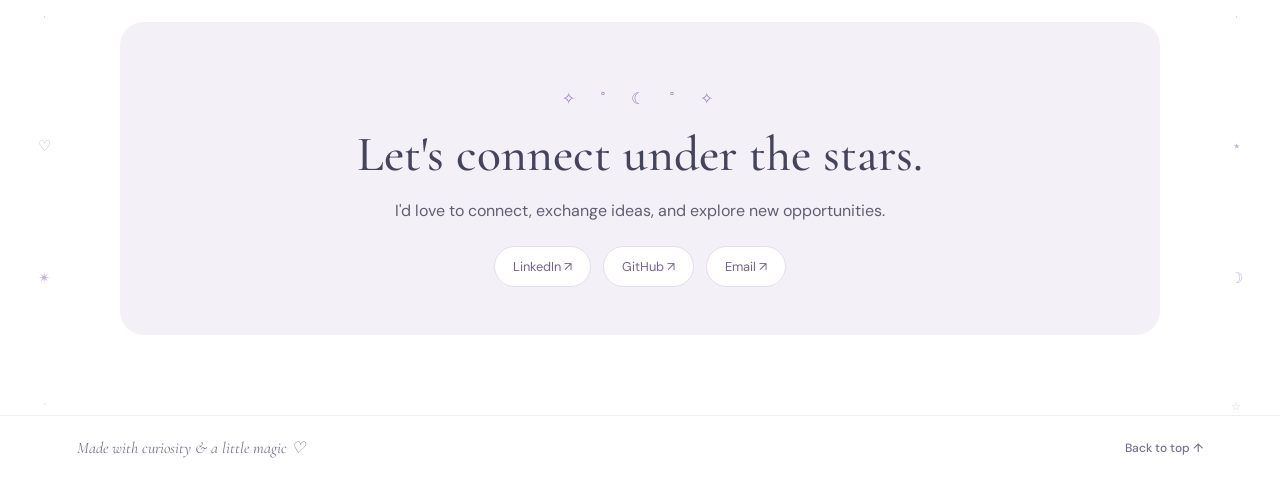
==== commit 28793535: "Fix typo on project 2 methods" ====
--- a/index.html
+++ b/index.html
@@ -133,7 +133,7 @@
           <p class="project-category">HEALTHCARE</p><h3>Hospital Branch Capacity &amp; Operational Performance</h3><p class="project-tools">Tableau · Power BI</p>
           <div class="project-metrics"><div><strong>5,000</strong><small>total admissions</small></div><div><strong>2,450</strong><small>total bed capacity</small></div><div><strong>4 days</strong><small>average length of stay</small></div><div><strong>2.3</strong><small>admissions per bed · Jakarta Selatan</small></div></div>
           <p class="project-summary">Jakarta Selatan had the highest admissions-per-bed indicator. Internal Medicine accounted for 3,104 patient days, highlighting an area for capacity review.</p>
-          <p class="project-methods">Methods: TableAu · PowerBI</p><span class="project-link">View project ↗</span>
+          <p class="project-methods">Methods: Tableau · Power BI</p><span class="project-link">View project ↗</span>
         </a>
         <a class="project-card" href="projects/paylater-propensity.html" target="_blank" rel="noopener">
           <div class="project-art art-pink"><span>03</span><b>✦</b></div>
--- a/style.css
+++ b/style.css
@@ -29,7 +29,7 @@
 .main-nav a:hover, footer a:hover { color: #9B82BC; }
 .menu-toggle { display: none; border: 0; background: var(--lavender); color: var(--plum); border-radius: 10px; padding: 8px 12px; font-size: 1.1rem; }
 .section-wrap { width: min(1100px, 88%); margin-inline: auto; }
-.hero { padding: 38px 0 78px; }
+.hero { padding: 38px 44px 50px; margin: 28px auto 78px; background: #F4F0F8; border-radius: 26px; }
 .eyebrow { color: #9B82BC; font-size: .7rem; font-weight: 700; letter-spacing: .16em; }
 .hero > .eyebrow { text-align: center; margin: 0 0 22px; font-size: .92rem; letter-spacing: .18em; }
 .hero-grid { display: grid; grid-template-columns: 1.15fr .85fr; align-items: center; gap: 7%; }
@@ -133,7 +133,7 @@
   .menu-toggle { display: block; }
   .main-nav { display: none; grid-column: 1 / -1; flex-direction: column; align-items: flex-start; gap: 12px; padding: 12px 0 4px; }
   .main-nav.open { display: flex; }
-  .hero { padding: 52px 0 62px; }
+  .hero { padding: 34px 22px 40px; margin: 22px auto 62px; border-radius: 22px; }
   .hero-grid, .skills-layout { grid-template-columns: 1fr; }
   .hero-copy { text-align: center; }
   .hero-description { margin-inline: auto; }
@@ -204,6 +204,44 @@
 .case-main h1 { font:500 clamp(2.6rem, 6vw, 4.2rem)/1.02 var(--serif); margin:0; max-width:780px; }
 .case-subtitle { color:#625D70; font-size:1.05rem; max-width:720px; margin:18px 0 32px; }
 .case-metrics { display:grid; grid-template-columns:repeat(4,1fr); gap:12px; margin:30px 0 48px; }
+.case-screenshot { margin: -18px 0 42px; }
+.case-screenshot-frame {
+  aspect-ratio: 16 / 9;
+  width: 100%;
+  display: flex;
+  flex-direction: column;
+  align-items: center;
+  justify-content: center;
+  gap: 0px;
+  padding: 0px;
+  border: 1.5px dashed #cdbde0;
+  border-radius: 18px;
+  overflow: hidden;
+  background: #FBF9FD;
+  color: #8d7aa5;
+  text-align: center;
+}
+.case-screenshot-frame img {
+  display: block;
+  width: 100%;
+  height: 100%;
+  object-fit: contain;
+  border-radius: 16px;  
+}
+.case-screenshot-frame a {
+  display: block;
+  width: 100%;
+  height: 100%;
+  cursor: pointer;
+}
+
+.case-screenshot-frame a img {
+  transition: transform 0.3s ease;
+}
+
+.case-screenshot-frame a:hover img {
+  transform: scale(1.02);
+}
 .case-metric { background:#F4F0F8; border-radius:15px; padding:19px 15px; min-height:105px; display:flex; flex-direction:column; justify-content:center; }
 .case-metric:nth-child(2n) { background:#F0F4FA; }
 .case-metric strong { font:600 clamp(1.45rem,3vw,2rem) var(--serif); color:#80699E; }
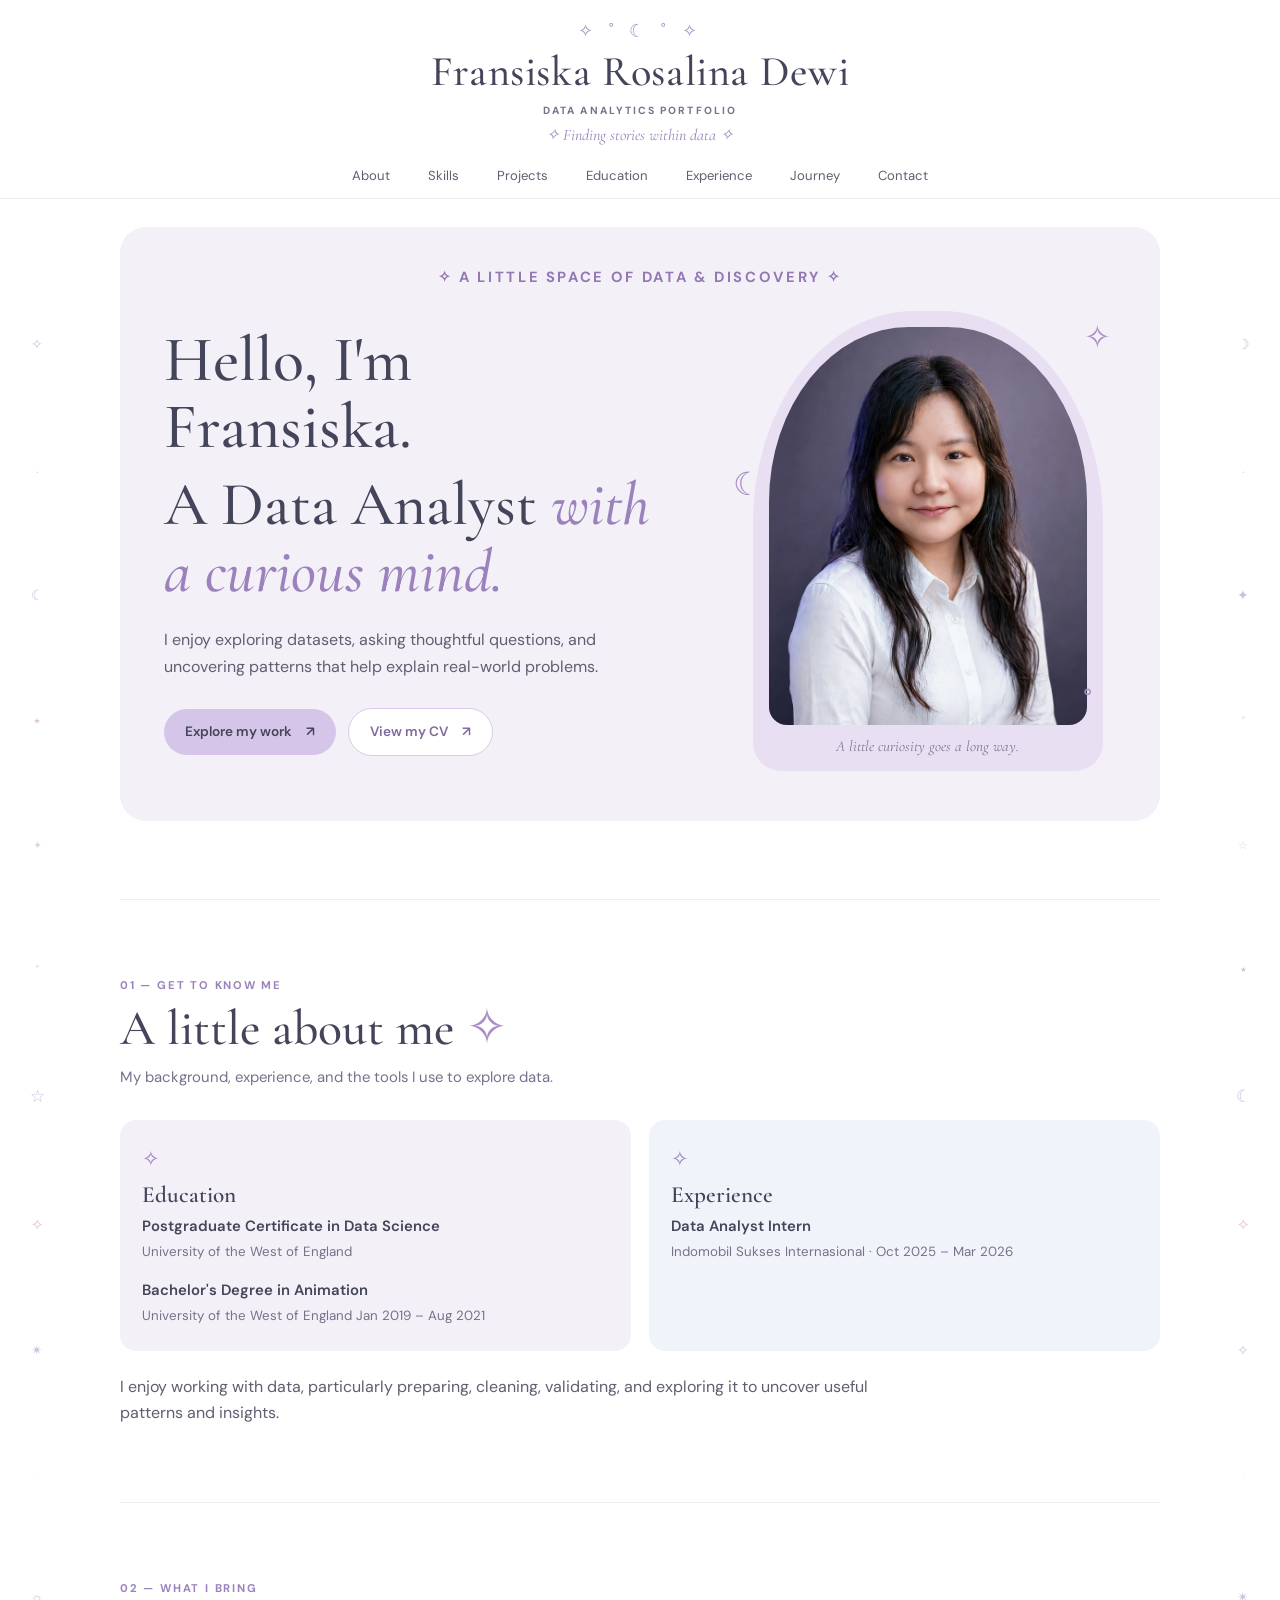
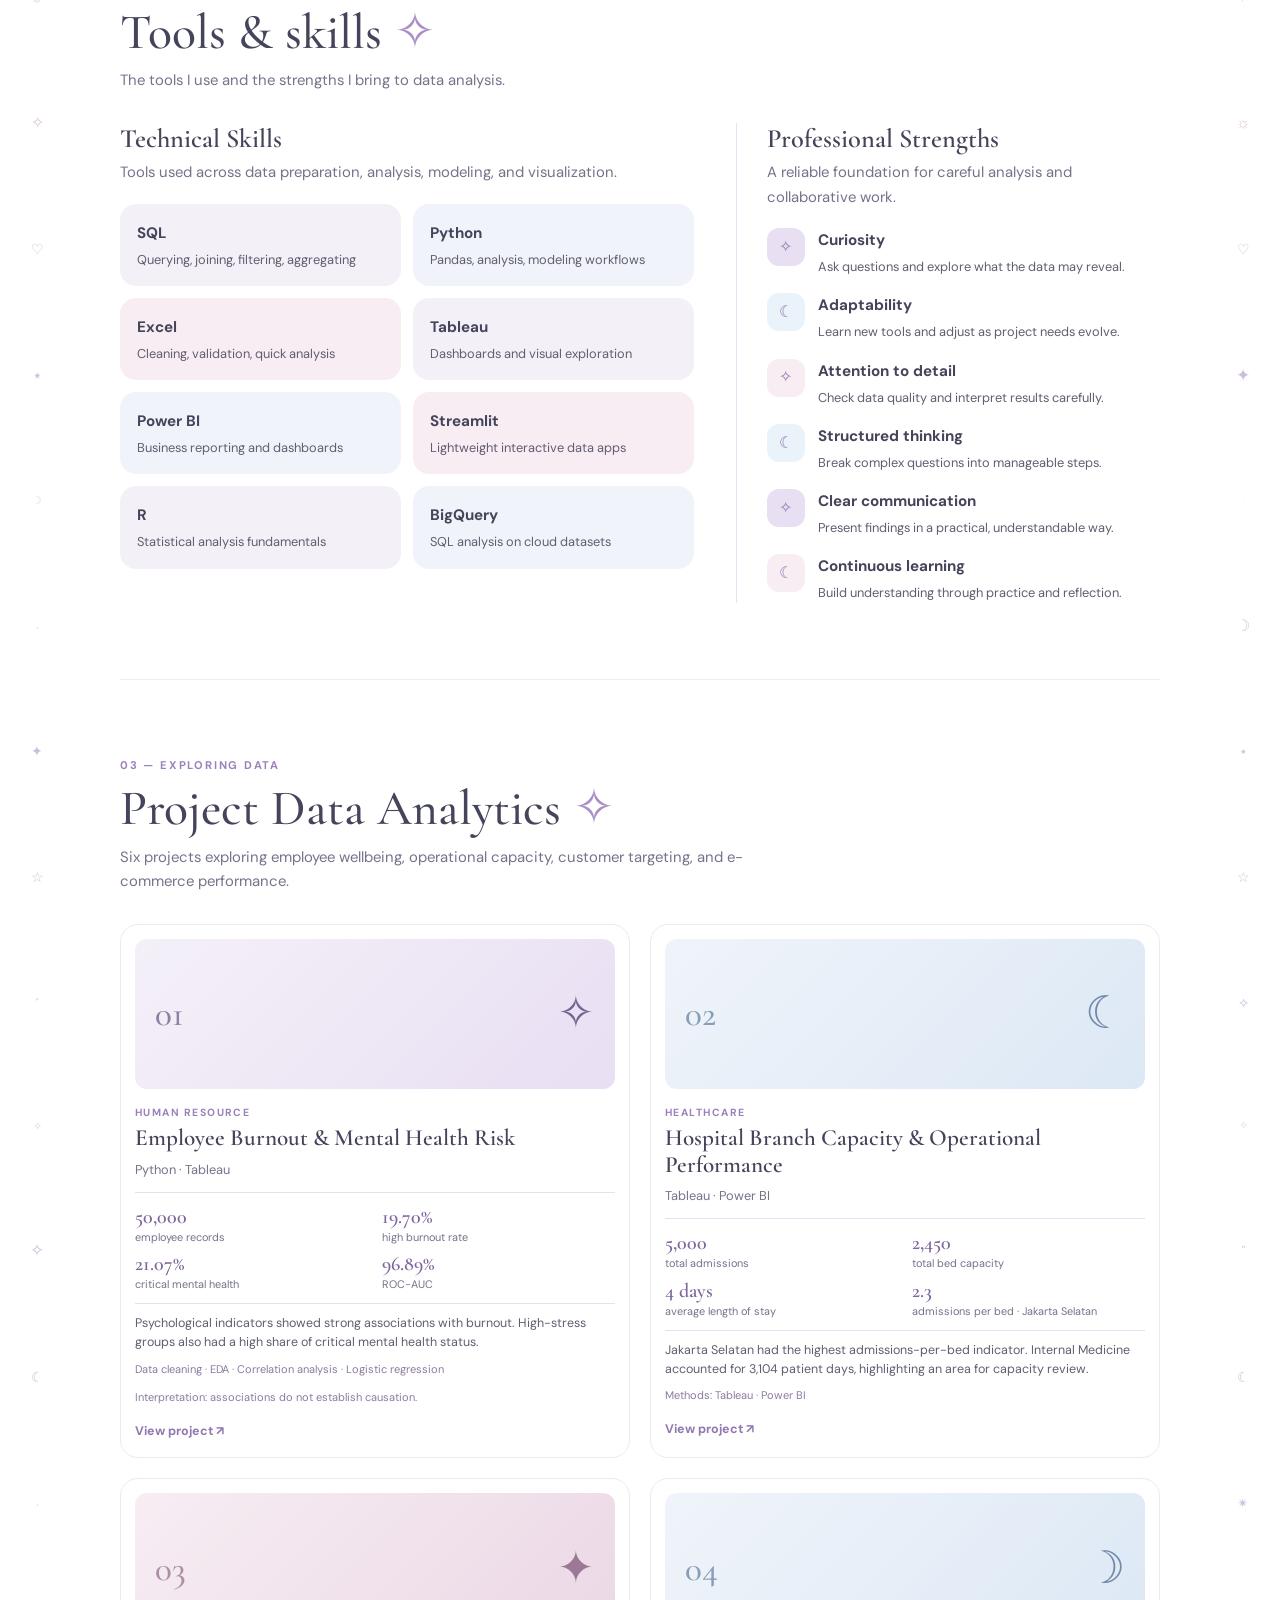
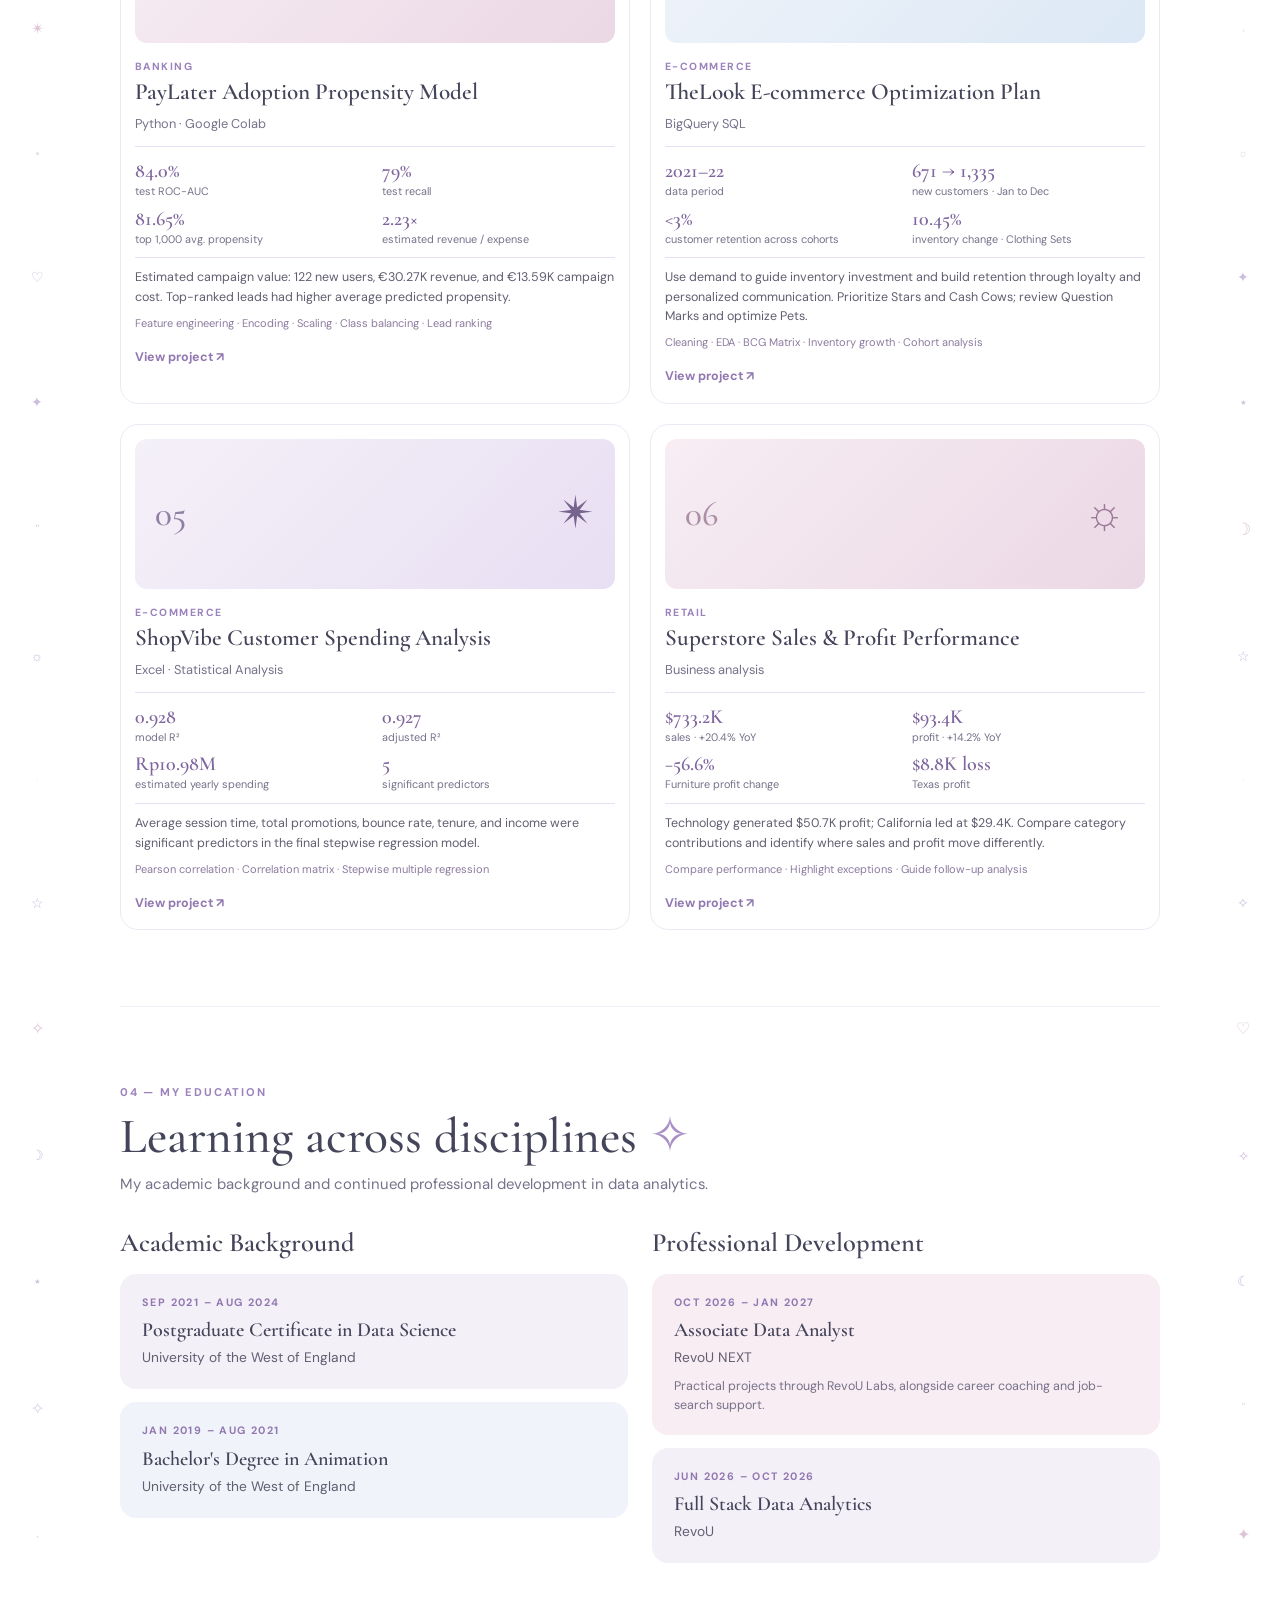
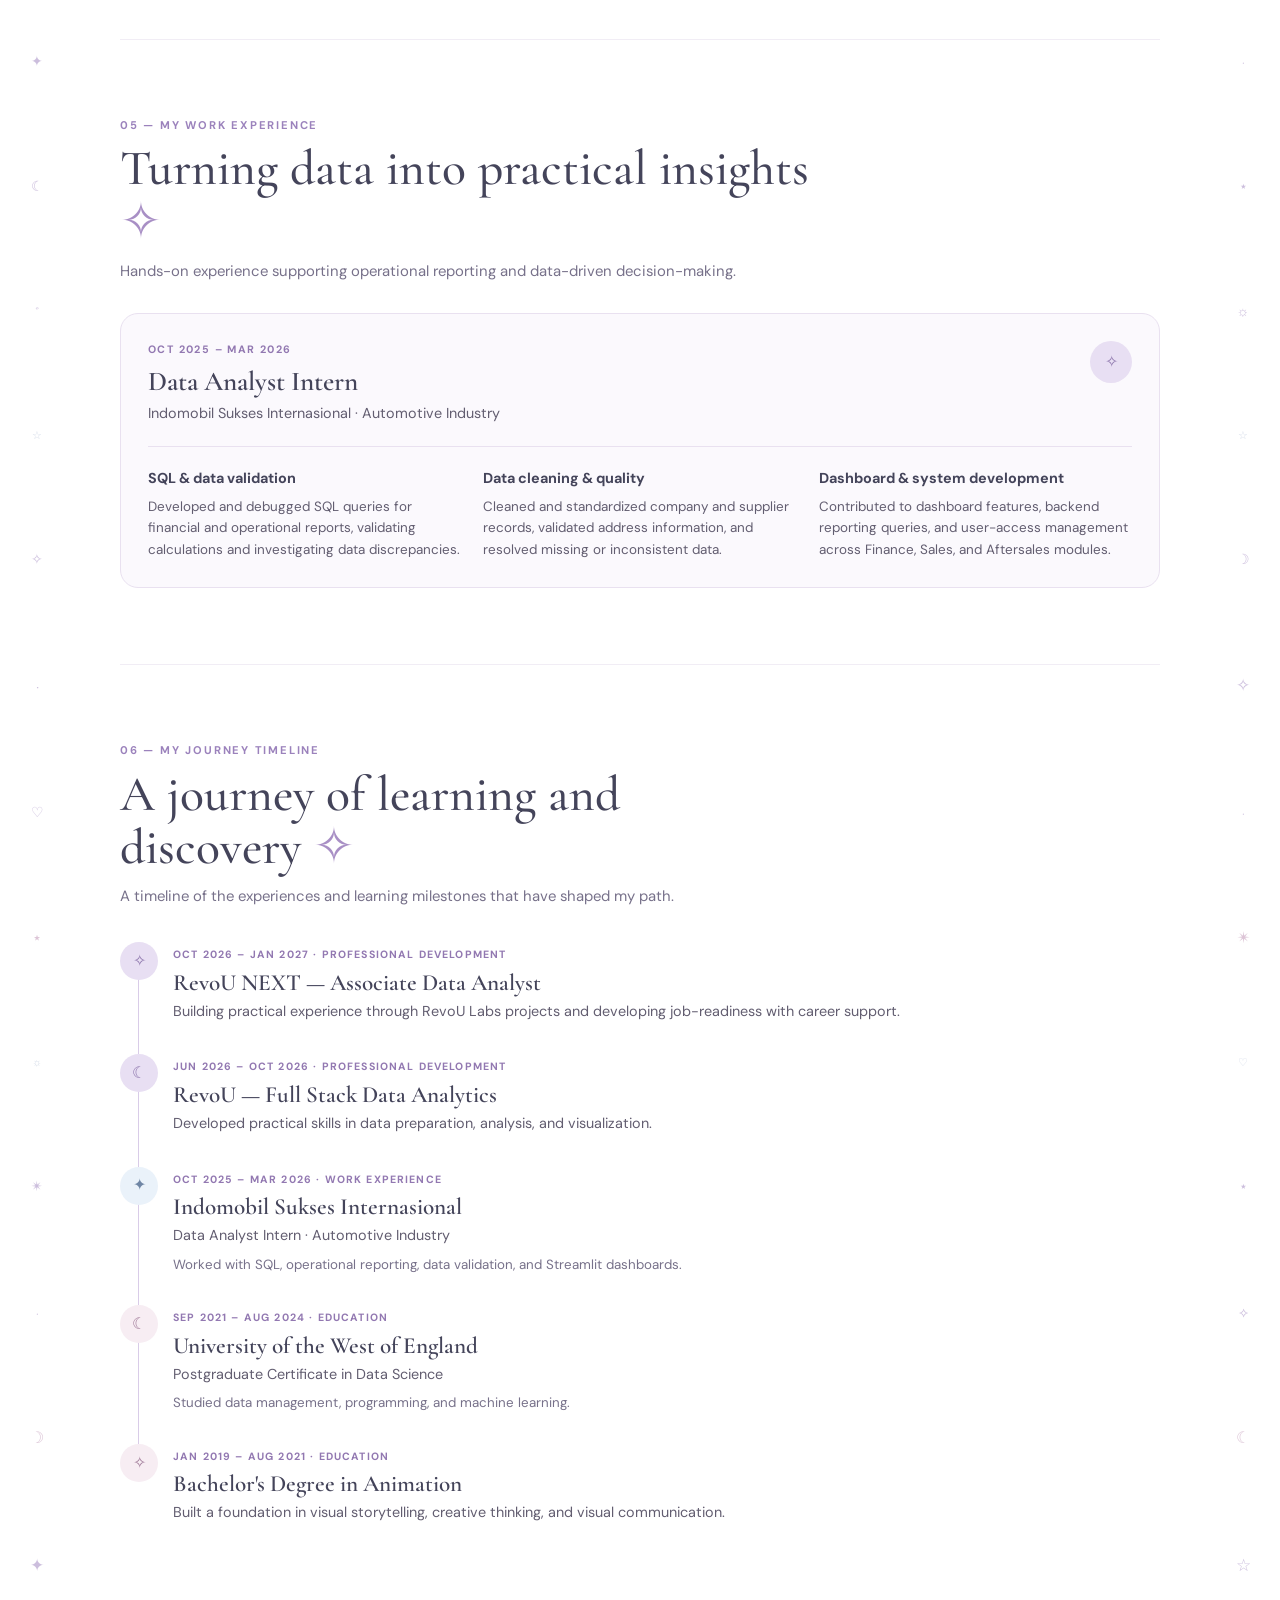
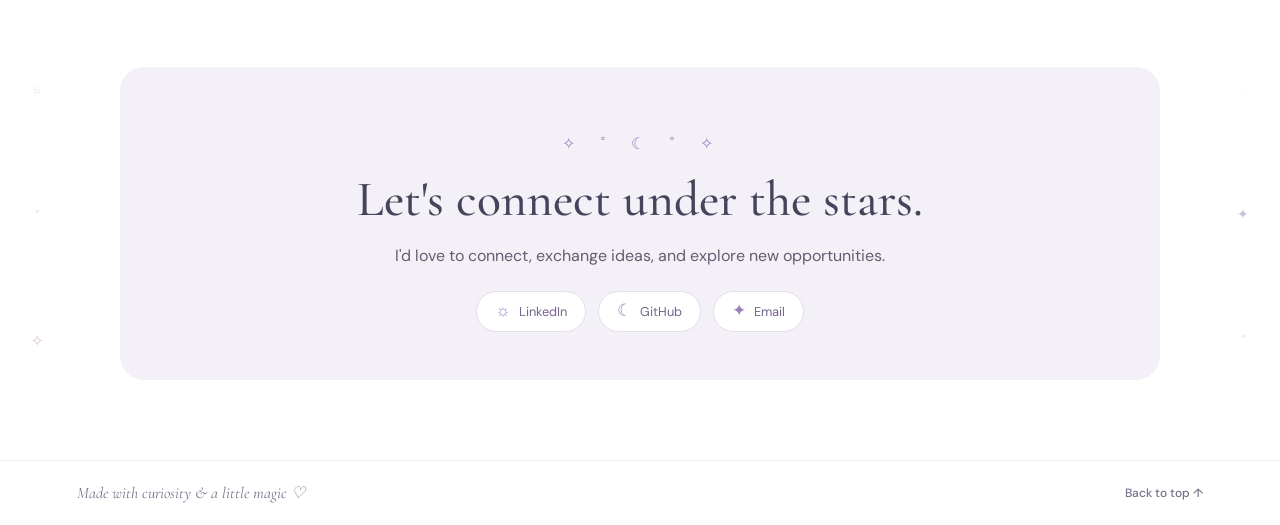
==== commit eb586269: "Separate chapter 4 into 2 part, add new section 6" ====
--- a/index.html
+++ b/index.html
@@ -11,8 +11,6 @@
   <link rel="stylesheet" href="style.css">
 </head>
 <body>
-  <div class="side-trail side-trail-left" aria-hidden="true"><span>✧</span><span>⋆</span><span>☾</span><span>✦</span><span>·</span><span>⟡</span><span>☆</span><span>˚</span><span>☽</span><span>✧</span><span>✴</span><span>·</span><span>☼</span><span>⋆</span><span>✦</span><span>♡</span><span>☾</span><span>⟡</span><span>✧</span><span>·</span><span>☆</span><span>☽</span><span>✴</span><span>⋆</span><span>✦</span><span>˚</span><span>☾</span><span>✧</span><span>⟡</span><span>·</span><span>☆</span><span>☼</span><span>⋆</span><span>✧</span><span>☽</span><span>✦</span><span>·</span><span>♡</span><span>✴</span><span>˚</span></div>
-  <div class="side-trail side-trail-right" aria-hidden="true"><span>☽</span><span>✦</span><span>·</span><span>☆</span><span>⋆</span><span>☾</span><span>⟡</span><span>✧</span><span>˚</span><span>✴</span><span>☼</span><span>·</span><span>♡</span><span>✦</span><span>☽</span><span>⋆</span><span>☆</span><span>⟡</span><span>✧</span><span>·</span><span>☾</span><span>✴</span><span>˚</span><span>☼</span><span>✦</span><span>⋆</span><span>☽</span><span>·</span><span>☆</span><span>✧</span><span>♡</span><span>⟡</span><span>☾</span><span>✴</span><span>˚</span><span>✦</span><span>·</span><span>⋆</span><span>☽</span><span>☆</span></div>
   <header class="site-header" id="top">
     <a class="brand" href="#top" aria-label="Fransiska Rosalina Dewi home">
       <span class="brand-symbol">✧ ˚ ☾ ˚ ✧</span>
@@ -25,12 +23,16 @@
       <a href="#about">About</a>
       <a href="#skills">Skills</a>
       <a href="#projects">Projects</a>
-      <a href="#journey">Experience</a>
+      <a href="#education">Education</a>
+      <a href="#experience">Experience</a>
+      <a href="#journey">Journey</a>
       <a href="#contact">Contact</a>
     </nav>
   </header>
 
   <main>
+  <div class="side-trail side-trail-left" aria-hidden="true"><span>✧</span><span>·</span><span>☾</span><span>⋆</span><span>✦</span><span>˚</span><span>☆</span><span>⟡</span><span>✴</span><span>·</span><span>☼</span><span>✧</span><span>♡</span><span>⋆</span><span>☽</span><span>·</span><span>✦</span><span>☆</span><span>˚</span><span>⟡</span><span>✧</span><span>☾</span><span>·</span><span>✴</span><span>⋆</span><span>♡</span><span>✦</span><span>˚</span><span>☼</span><span>·</span><span>☆</span><span>✧</span><span>☽</span><span>⋆</span><span>⟡</span><span>·</span><span>✦</span><span>☾</span><span>˚</span><span>☆</span><span>✧</span><span>·</span><span>♡</span><span>⋆</span><span>☼</span><span>✴</span><span>·</span><span>☽</span><span>✦</span><span>☆</span><span>˚</span><span>⟡</span></div>
+  <div class="side-trail side-trail-right" aria-hidden="true"><span>☽</span><span>·</span><span>✦</span><span>˚</span><span>☆</span><span>⋆</span><span>☾</span><span>⟡</span><span>✧</span><span>·</span><span>✴</span><span>☼</span><span>♡</span><span>✦</span><span>·</span><span>☽</span><span>⋆</span><span>☆</span><span>⟡</span><span>✧</span><span>˚</span><span>☾</span><span>✴</span><span>·</span><span>☼</span><span>✦</span><span>⋆</span><span>☽</span><span>☆</span><span>·</span><span>✧</span><span>♡</span><span>⟡</span><span>☾</span><span>˚</span><span>✦</span><span>·</span><span>⋆</span><span>☼</span><span>☆</span><span>☽</span><span>✧</span><span>·</span><span>✴</span><span>♡</span><span>⋆</span><span>⟡</span><span>☾</span><span>☆</span><span>·</span><span>✦</span><span>˚</span></div>
     <section class="hero section-wrap">
       <p class="eyebrow hero-eyebrow">✧ A LITTLE SPACE OF DATA &amp; DISCOVERY ✧</p>
       <div class="hero-grid">
@@ -67,12 +69,15 @@
           <h3>Education</h3>
           <p>Postgraduate Certificate in Data Science</p>
           <small>University of the West of England</small>
+          <p class="about-degree">Bachelor's Degree in Animation</p>
+          <small>University of the West of England</small>
+          <small>Jan 2019 – Aug 2021</small>
         </article>
         <article class="info-card blue-card">
           <span class="card-icon">✧</span>
           <h3>Experience</h3>
           <p>Data Analyst Intern</p>
-          <small>Indomobil Sukses Internasional</small>
+          <small>Indomobil Sukses Internasional · Oct 2025 – Mar 2026</small>
         </article>
       </div>
       <p class="about-note">I enjoy working with data, particularly preparing, cleaning, validating, and exploring it to uncover useful patterns and insights.</p>
@@ -166,16 +171,128 @@
       </div>
     </section>
 
+    <section class="section-wrap section-block" id="education">
+      <div class="section-heading">
+        <p class="eyebrow">04 — MY EDUCATION</p>
+        <h2>Learning across disciplines <span>✧</span></h2>
+        <p>My academic background and continued professional development in data analytics.</p>
+      </div>
+
+      <div class="education-columns">
+        <div class="education-group">
+          <h3 class="subheading">Academic Background</h3>
+          <article class="education-card lavender-card">
+            <p class="education-date">SEP 2021 – AUG 2024</p>
+            <h4>Postgraduate Certificate in Data Science</h4>
+            <p>University of the West of England</p>
+          </article>
+          <article class="education-card blue-card">
+            <p class="education-date">JAN 2019 – AUG 2021</p>
+            <h4>Bachelor's Degree in Animation</h4>
+            <p>University of the West of England</p>
+          </article>
+        </div>
+
+        <div class="education-group">
+          <h3 class="subheading">Professional Development</h3>
+          <article class="education-card pink-card">
+            <p class="education-date">OCT 2026 – JAN 2027</p>
+            <h4>Associate Data Analyst</h4>
+            <p>RevoU NEXT</p>
+            <small>Practical projects through RevoU Labs, alongside career coaching and job-search support.</small>
+          </article>
+          <article class="education-card lavender-card">
+            <p class="education-date">JUN 2026 – OCT 2026</p>
+            <h4>Full Stack Data Analytics</h4>
+            <p>RevoU</p>
+          </article>
+        </div>
+      </div>
+    </section>
+
+    <section class="section-wrap section-block" id="experience">
+      <div class="section-heading">
+        <p class="eyebrow">05 — MY WORK EXPERIENCE</p>
+        <h2>Turning data into practical insights <span>✧</span></h2>
+        <p>Hands-on experience supporting operational reporting and data-driven decision-making.</p>
+      </div>
+
+      <article class="experience-card">
+        <div class="experience-heading">
+          <div>
+            <p class="experience-date">OCT 2025 – MAR 2026</p>
+            <h3>Data Analyst Intern</h3>
+            <p class="experience-company">Indomobil Sukses Internasional · Automotive Industry</p>
+          </div>
+          <span class="experience-icon" aria-hidden="true">✧</span>
+        </div>
+        <div class="experience-points">
+          <div>
+            <h4>SQL &amp; data validation</h4>
+            <p>Developed and debugged SQL queries for financial and operational reports, validating calculations and investigating data discrepancies.</p>
+          </div>
+          <div>
+            <h4>Data cleaning &amp; quality</h4>
+            <p>Cleaned and standardized company and supplier records, validated address information, and resolved missing or inconsistent data.</p>
+          </div>
+          <div>
+            <h4>Dashboard &amp; system development</h4>
+            <p>Contributed to dashboard features, backend reporting queries, and user-access management across Finance, Sales, and Aftersales modules.</p>
+          </div>
+        </div>
+      </article>
+    </section>
+
     <section class="section-wrap section-block" id="journey">
       <div class="section-heading">
-        <p class="eyebrow">04 — MY JOURNEY</p>
-        <h2>Experience &amp; education</h2>
-        <p>Professional experience, qualifications, and continuous learning.</p>
-      </div>
+        <p class="eyebrow">06 — MY JOURNEY TIMELINE</p>
+        <h2>A journey of learning and discovery <span>✧</span></h2>
+        <p>A timeline of the experiences and learning milestones that have shaped my path.</p>
+      </div>
+
       <div class="timeline">
-        <article class="timeline-item"><span class="timeline-star">✧</span><div><p class="timeline-label">PROFESSIONAL EXPERIENCE</p><h3>Data Analyst Intern</h3><p>Indomobil Sukses Internasional · October 2025 – March 2026</p><small>SQL · Operational reporting · Data validation · Streamlit</small></div></article>
-        <article class="timeline-item"><span class="timeline-star">☾</span><div><p class="timeline-label">EDUCATION</p><h3>Postgraduate Certificate in Data Science</h3><p>University of the West of England</p></div></article>
-        <article class="timeline-item"><span class="timeline-star">✧</span><div><p class="timeline-label">CONTINUOUS LEARNING</p><h3>Full Stack Data Analytics</h3><p>RevoU · 2026</p></div></article>
+        <article class="timeline-item timeline-development">
+          <span class="timeline-star">✧</span>
+          <div>
+            <p class="timeline-label">OCT 2026 – JAN 2027 · PROFESSIONAL DEVELOPMENT</p>
+            <h3>RevoU NEXT — Associate Data Analyst</h3>
+            <p>Building practical experience through RevoU Labs projects and developing job-readiness with career support.</p>
+          </div>
+        </article>
+        <article class="timeline-item timeline-development">
+          <span class="timeline-star">☾</span>
+          <div>
+            <p class="timeline-label">JUN 2026 – OCT 2026 · PROFESSIONAL DEVELOPMENT</p>
+            <h3>RevoU — Full Stack Data Analytics</h3>
+            <p>Developed practical skills in data preparation, analysis, and visualization.</p>
+          </div>
+        </article>
+        <article class="timeline-item timeline-work">
+          <span class="timeline-star">✦</span>
+          <div>
+            <p class="timeline-label">OCT 2025 – MAR 2026 · WORK EXPERIENCE</p>
+            <h3>Indomobil Sukses Internasional</h3>
+            <p>Data Analyst Intern · Automotive Industry</p>
+            <small>Worked with SQL, operational reporting, data validation, and Streamlit dashboards.</small>
+          </div>
+        </article>
+        <article class="timeline-item timeline-education">
+          <span class="timeline-star">☾</span>
+          <div>
+            <p class="timeline-label">SEP 2021 – AUG 2024 · EDUCATION</p>
+            <h3>University of the West of England</h3>
+            <p>Postgraduate Certificate in Data Science</p>
+            <small>Studied data management, programming, and machine learning.</small>
+          </div>
+        </article>
+        <article class="timeline-item timeline-education">
+          <span class="timeline-star">✧</span>
+          <div>
+            <p class="timeline-label">JAN 2019 – AUG 2021 · EDUCATION</p>
+            <h3>Bachelor's Degree in Animation</h3>
+            <p>Built a foundation in visual storytelling, creative thinking, and visual communication.</p>
+          </div>
+        </article>
       </div>
     </section>
 
@@ -185,9 +302,9 @@
         <h2>Let's connect under the stars.</h2>
         <p>I'd love to connect, exchange ideas, and explore new opportunities.</p>
         <div class="contact-links">
-          <a href="https://www.linkedin.com/in/fransiskadewi97/" target="_blank" rel="noopener" aria-label="Visit Fransiska's LinkedIn profile">LinkedIn ↗</a>
-          <a href="https://github.com/franrosd" target="_blank" rel="noopener" aria-label="Visit Fransiska's GitHub profile">GitHub ↗</a>
-          <a href="mailto:fransiskarosalinadewi@gmail.com" aria-label="Email Fransiska">Email ↗</a>
+          <a href="https://www.linkedin.com/in/fransiskadewi97/" target="_blank" rel="noopener" aria-label="Visit Fransiska's LinkedIn profile"><span class="contact-icon" aria-hidden="true">☼</span>LinkedIn</a>
+          <a href="https://github.com/franrosd" target="_blank" rel="noopener" aria-label="Visit Fransiska's GitHub profile"><span class="contact-icon" aria-hidden="true">☾</span>GitHub</a>
+          <a href="mailto:fransiskarosalinadewi@gmail.com" aria-label="Email Fransiska"><span class="contact-icon" aria-hidden="true">✦</span>Email</a>
         </div>
       </div>
     </section>
--- a/style.css
+++ b/style.css
@@ -112,6 +112,35 @@
 .timeline-item h3 { font: 600 1.45rem var(--serif); margin: 0; }
 .timeline-item p:not(.timeline-label) { margin: 3px 0; color: #625D70; font-size: .9rem; }
 .timeline-item small { color: var(--muted); }
+/* Education, work experience, and journey sections */
+.education-columns { display: grid; grid-template-columns: 1fr 1fr; gap: 24px; }
+.education-group { display: grid; align-content: start; gap: 13px; }
+.education-group > .subheading { margin-bottom: 2px; }
+.education-card { padding: 20px 22px; border-radius: 16px; }
+.education-date, .experience-date { margin: 0 0 7px; color: #9278B1; font-size: .67rem; font-weight: 700; letter-spacing: .13em; }
+.education-card h4 { margin: 0 0 4px; font: 600 1.25rem/1.2 var(--serif); color: var(--plum); }
+.education-card p:not(.education-date) { margin: 0; color: #625D70; font-size: .86rem; }
+.education-card small { display: block; margin-top: 8px; color: var(--muted); font-size: .78rem; line-height: 1.5; }
+.about-degree { margin-top: 13px !important; }
+.experience-card { padding: 27px; border: 1px solid #e9e1f0; border-radius: 18px; background: #FBF9FD; }
+.experience-heading { display: flex; justify-content: space-between; align-items: flex-start; gap: 18px; padding-bottom: 20px; border-bottom: 1px solid #e9e1f0; }
+.experience-heading h3 { margin: 0; font: 600 1.7rem/1.15 var(--serif); }
+.experience-company { margin: 5px 0 0; color: #625D70; font-size: .9rem; }
+.experience-icon { display: grid; place-items: center; flex: 0 0 42px; width: 42px; height: 42px; border-radius: 50%; color: #8f78ae; background: var(--lavender); }
+.experience-points { display: grid; grid-template-columns: repeat(3, 1fr); gap: 22px; padding-top: 20px; }
+.experience-points h4 { margin: 0 0 5px; font-size: .9rem; }
+.experience-points p { margin: 0; color: #625D70; font-size: .84rem; line-height: 1.6; }
+.timeline { max-width: 820px; margin-top: 34px; }
+.timeline-item { display: grid; grid-template-columns: 38px 1fr; gap: 15px; padding-bottom: 28px; position: relative; }
+.timeline-item:not(:last-child)::before { content: ""; position: absolute; top: 35px; bottom: 0; left: 18px; border-left: 1px solid #d9cce8; }
+.timeline-star { width: 38px; height: 38px; border-radius: 50%; background: var(--lavender); display: grid; place-items: center; color: #8f78ae; z-index: 1; }
+.timeline-label { color: #9278B1; font-size: .66rem; font-weight: 700; letter-spacing: .11em; margin: 4px 0 5px; }
+.timeline-item h3 { font: 600 1.45rem var(--serif); margin: 0; }
+.timeline-item p:not(.timeline-label) { margin: 3px 0; color: #625D70; font-size: .9rem; }
+.timeline-item small { color: var(--muted); }
+.timeline-work .timeline-star { background: var(--ice); color: #6f86a5; }
+.timeline-education .timeline-star { background: var(--rose-mist); color: #a17c9a; }
+.timeline-development .timeline-star { background: var(--lavender); color: #8f78ae; }
 .contact-section { padding: 35px 0 80px; }
 .contact-card { text-align: center; background: #F4F0F8; border-radius: 24px; padding: 48px 24px; }
 .contact-stars { color: #9B82BC; letter-spacing: .3em; }
@@ -119,6 +148,8 @@
 .contact-card > p:not(.contact-stars) { color: #625D70; }
 .contact-links { display: flex; flex-wrap: wrap; justify-content: center; gap: 12px; margin-top: 22px; }
 .contact-links a { background: white; border: 1px solid #e5dced; border-radius: 99px; padding: 9px 18px; font-size: .8rem; color: #76648f; }
+.contact-links a { display: inline-flex; align-items: center; gap: 8px; }
+.contact-icon { color: #9B82BC; font: 1.05rem/1 var(--serif); }
 footer { display: flex; justify-content: space-between; align-items: center; padding: 22px 6vw; color: var(--muted); font: italic 1rem var(--serif); border-top: 1px solid #f1edf5; }
 footer p { margin: 0; }
 footer a { font: 500 .75rem var(--sans); }
@@ -152,38 +183,44 @@
 }
 
 
-/* Dense celestial patterns that travel with the document as the page scrolls */
-body { position: relative; overflow-x: clip; }
+@media (max-width: 760px) {
+  .education-columns { grid-template-columns: 1fr; gap: 28px; }
+  .experience-points { grid-template-columns: 1fr; gap: 16px; }
+  .experience-card { padding: 21px; }
+}
+
+/* Celestial side trails span the full portfolio content, from the hero to the contact section. */
+body { overflow-x: clip; }
+main { position: relative; isolation: isolate; }
 .side-trail {
   position: absolute;
-  top: 10px;
-  bottom: 10px;
-  width: 48px;
+  top: 0;
+  bottom: 0;
+  width: 34px;
   display: flex;
   flex-direction: column;
   align-items: center;
-  justify-content: space-around;
-  gap: 2px;
+  justify-content: space-evenly;
+  gap: 0;
   color: #A991C6;
-  opacity: .68;
+  opacity: .58;
   pointer-events: none;
-  z-index: 0;
+  z-index: -1;
   font-family: var(--serif);
-  font-size: .92rem;
+  font-size: .88rem;
   line-height: 1;
 }
-.side-trail span:nth-child(4n) { color: #C59DBB; font-size: 1.05rem; }
+.side-trail span:nth-child(4n) { color: #C59DBB; font-size: .98rem; }
 .side-trail span:nth-child(5n) { color: #B4C1D8; font-size: .68rem; }
-.side-trail span:nth-child(7n) { font-size: 1.12rem; }
+.side-trail span:nth-child(7n) { font-size: 1.05rem; }
 .side-trail-left { left: max(8px, calc((100vw - 1240px) / 2)); }
 .side-trail-right { right: max(8px, calc((100vw - 1240px) / 2)); }
-main, .site-header, footer { position: relative; z-index: 1; }
 .hero-eyebrow { color: #9478B4; }
 @media (min-width: 1250px) { .section-wrap { width: min(1040px, 82%); } }
 @media (max-width: 1050px) {
-  .side-trail { opacity: .42; width: 22px; font-size: .78rem; }
-  .side-trail-left { left: 2px; }
-  .side-trail-right { right: 2px; }
+  .side-trail { opacity: .38; width: 18px; font-size: .72rem; }
+  .side-trail-left { left: 1px; }
+  .side-trail-right { right: 1px; }
 }
 @media (max-width: 760px) {
   .hero { padding-top: 28px; }
@@ -192,14 +229,14 @@
 }
 
 /* Individual project case-study pages */
-.case-page { background: #fff; }
-.case-header { width: min(1100px, 88%); margin: 0 auto; padding: 24px 0; display:flex; justify-content:space-between; align-items:center; gap:20px; border-bottom:1px solid #f0ebf5; }
+.case-page { position: relative; isolation: isolate; overflow-x: clip; background: #fff; }
+.case-header { position: relative; z-index: 1; width: min(1100px, 88%); margin: 0 auto; padding: 24px 0; display:flex; justify-content:space-between; align-items:center; gap:20px; border-bottom:1px solid #f0ebf5; }
 .case-brand { display:flex; flex-direction:column; line-height:1.2; }
 .case-brand span { color:#A88FC5; letter-spacing:.2em; font-size:.9rem; }
 .case-brand strong { font:500 1.8rem var(--serif); }
 .case-brand small { color:var(--muted); font-size:.58rem; letter-spacing:.16em; margin-top:5px; }
 .back-link, .case-bottom a { color:#9278B1; font-size:.82rem; font-weight:600; }
-.case-main { width:min(850px, 82%); margin:0 auto; padding:64px 0 80px; }
+.case-main { position: relative; z-index: 1; width:min(850px, 82%); margin:0 auto; padding:64px 0 80px; }
 .case-main > .eyebrow { margin:0 0 12px; }
 .case-main h1 { font:500 clamp(2.6rem, 6vw, 4.2rem)/1.02 var(--serif); margin:0; max-width:780px; }
 .case-subtitle { color:#625D70; font-size:1.05rem; max-width:720px; margin:18px 0 32px; }
@@ -242,6 +279,13 @@
 .case-screenshot-frame a:hover img {
   transform: scale(1.02);
 }
+.screenshot-caption {
+  margin: 10px 0 0;
+  text-align: center;
+  font-size: 12px;
+  color: #8d7aa5;
+  letter-spacing: 0.3px;
+}
 .case-metric { background:#F4F0F8; border-radius:15px; padding:19px 15px; min-height:105px; display:flex; flex-direction:column; justify-content:center; }
 .case-metric:nth-child(2n) { background:#F0F4FA; }
 .case-metric strong { font:600 clamp(1.45rem,3vw,2rem) var(--serif); color:#80699E; }
@@ -257,17 +301,80 @@
 .source-links a:hover { background:#fbf9fd; border-color:#cdbde0; transform:translateY(-2px); }
 .source-links a span { color:#A88FC5; }
 .case-bottom { display:flex; justify-content:space-between; gap:20px; padding-top:28px; margin-top:30px; border-top:1px solid #eee8f3; }
-.case-edge { position:absolute; top:145px; bottom:90px; width:42px; color:#A991C6; opacity:.58; display:flex; flex-direction:column; align-items:center; justify-content:space-around; gap:2px; pointer-events:none; font:.9rem/1 var(--serif); }
-.case-edge span:nth-child(4n) { color:#C59DBB; font-size:1.05rem; }
-.case-edge span:nth-child(5n) { color:#B4C1D8; font-size:.68rem; }
-.case-edge span:nth-child(7n) { font-size:1.12rem; }
-.case-edge-left { left: max(8px, calc((100vw - 1160px)/2)); }
-.case-edge-right { right: max(8px, calc((100vw - 1160px)/2)); }
-@media(max-width:760px) {
-  .case-header { align-items:flex-start; flex-direction:column; }
-  .case-main { width:88%; padding-top:42px; }
-  .source-links { grid-template-columns:1fr; }
-  .case-metrics { grid-template-columns:repeat(2,1fr); }
-  .case-edge { display:none; }
-  .case-bottom { flex-direction:column; }
-}
+
+/* Project-page celestial side decorations */
+
+.case-main {
+    position: relative;
+    isolation: isolate;
+}
+
+.case-main > :not(.case-edge) {
+    position: relative;
+    z-index: 1;
+}
+
+.case-edge {
+    position: absolute;
+    top: 0;
+    bottom: 0;
+    width: 38px;
+    display: flex;
+    flex-direction: column;
+    align-items: center;
+    justify-content: space-evenly;
+    gap: 8px;
+    color: #A991C6;
+    opacity: .58;
+    pointer-events: none;
+    z-index: 0;
+    font: .88rem/1 var(--serif);
+}
+
+.case-edge-left {
+    left: calc((100% - 100vw) / 4 - 19px);
+}
+
+.case-edge-right {
+    right: calc((100% - 100vw) / 4 - 19px);
+}
+
+.case-edge span {
+    display: block;
+    flex: 0 0 auto;
+}
+
+.case-edge span:nth-child(4n) {
+    color: #C59DBB;
+    font-size: .98rem;
+}
+
+.case-edge span:nth-child(5n) {
+    color: #B4C1D8;
+    font-size: .68rem;
+}
+
+.case-edge span:nth-child(7n) {
+    font-size: 1.05rem;
+}
+
+@media (max-width: 1050px) {
+    .case-edge {
+        width: 22px;
+        opacity: .48;
+    }
+
+    .case-edge-left {
+        left: calc((100% - 100vw) / 4 - 11px);
+    }
+
+    .case-edge-right {
+        right: calc((100% - 100vw) / 4 - 11px);
+    }
+}
+
+@media (max-width: 760px) {
+    .case-main > .case-edge {
+        display: none;
+    }
+}
